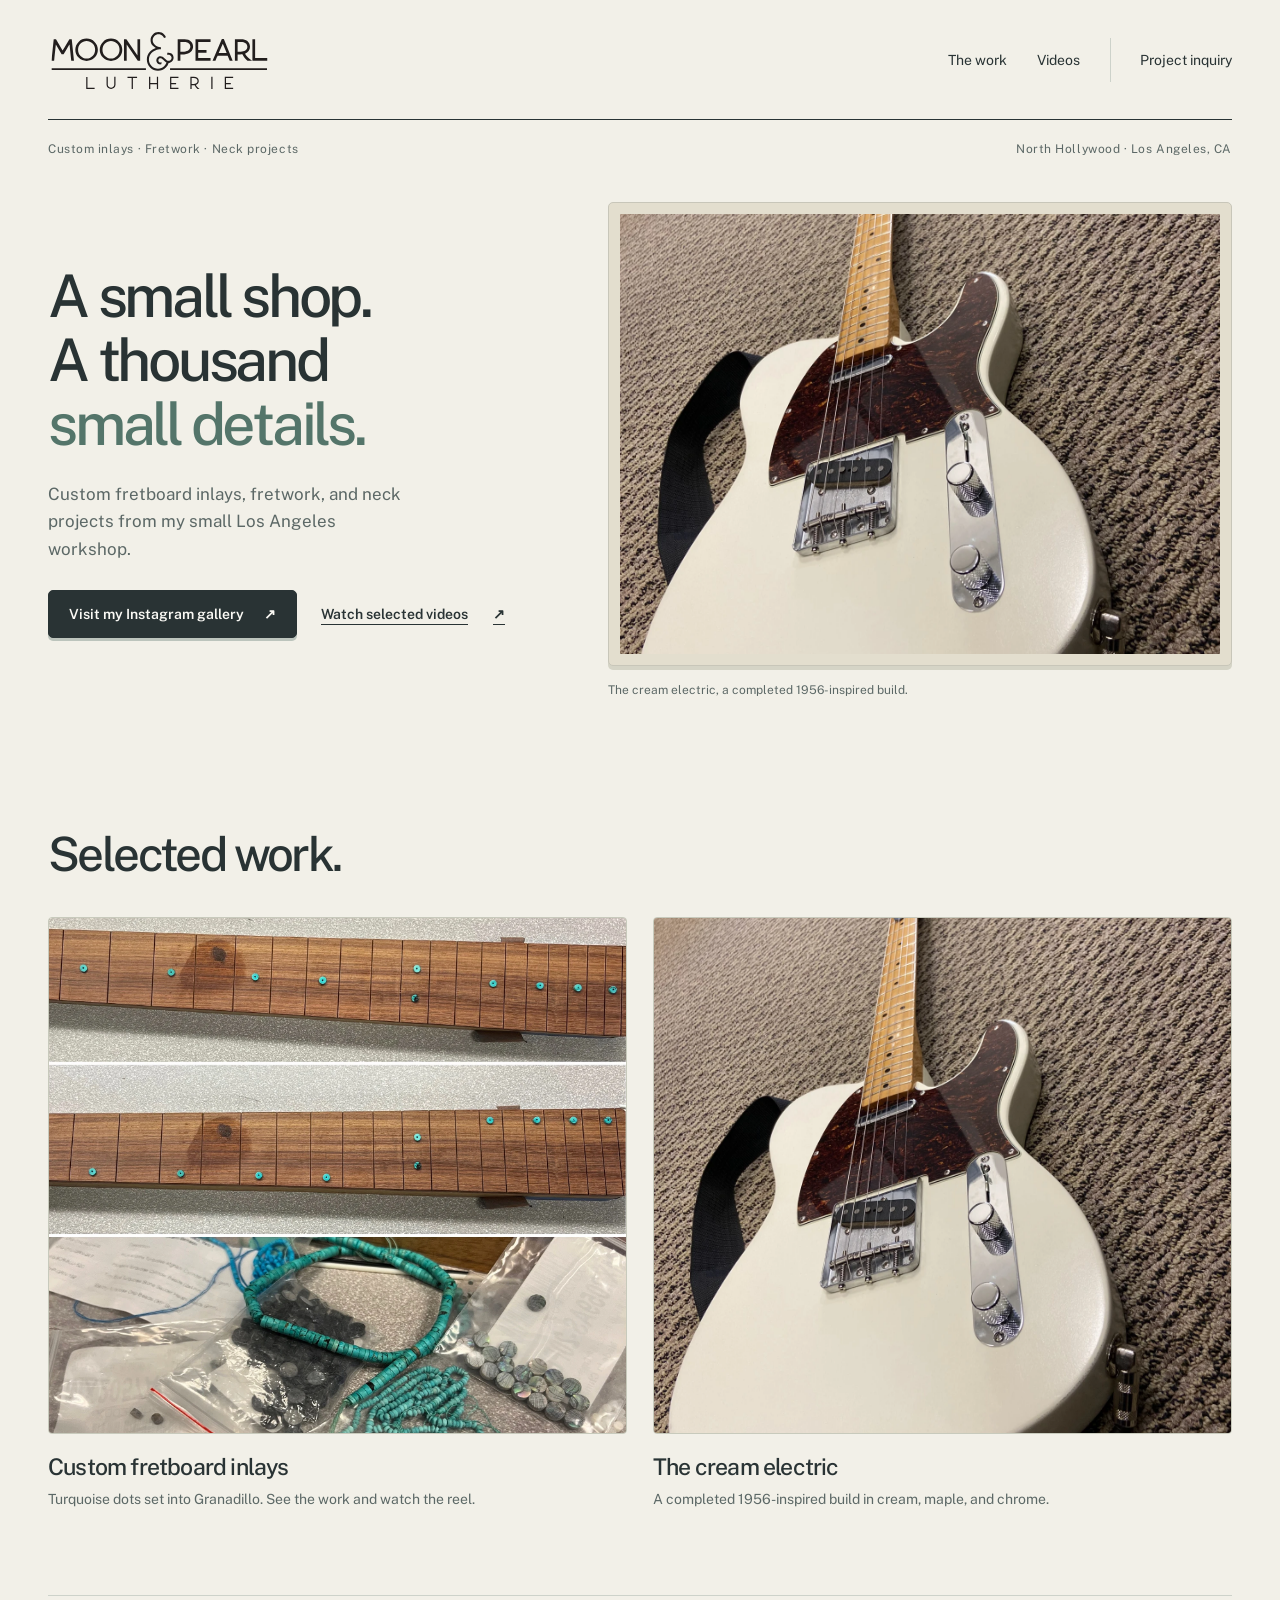
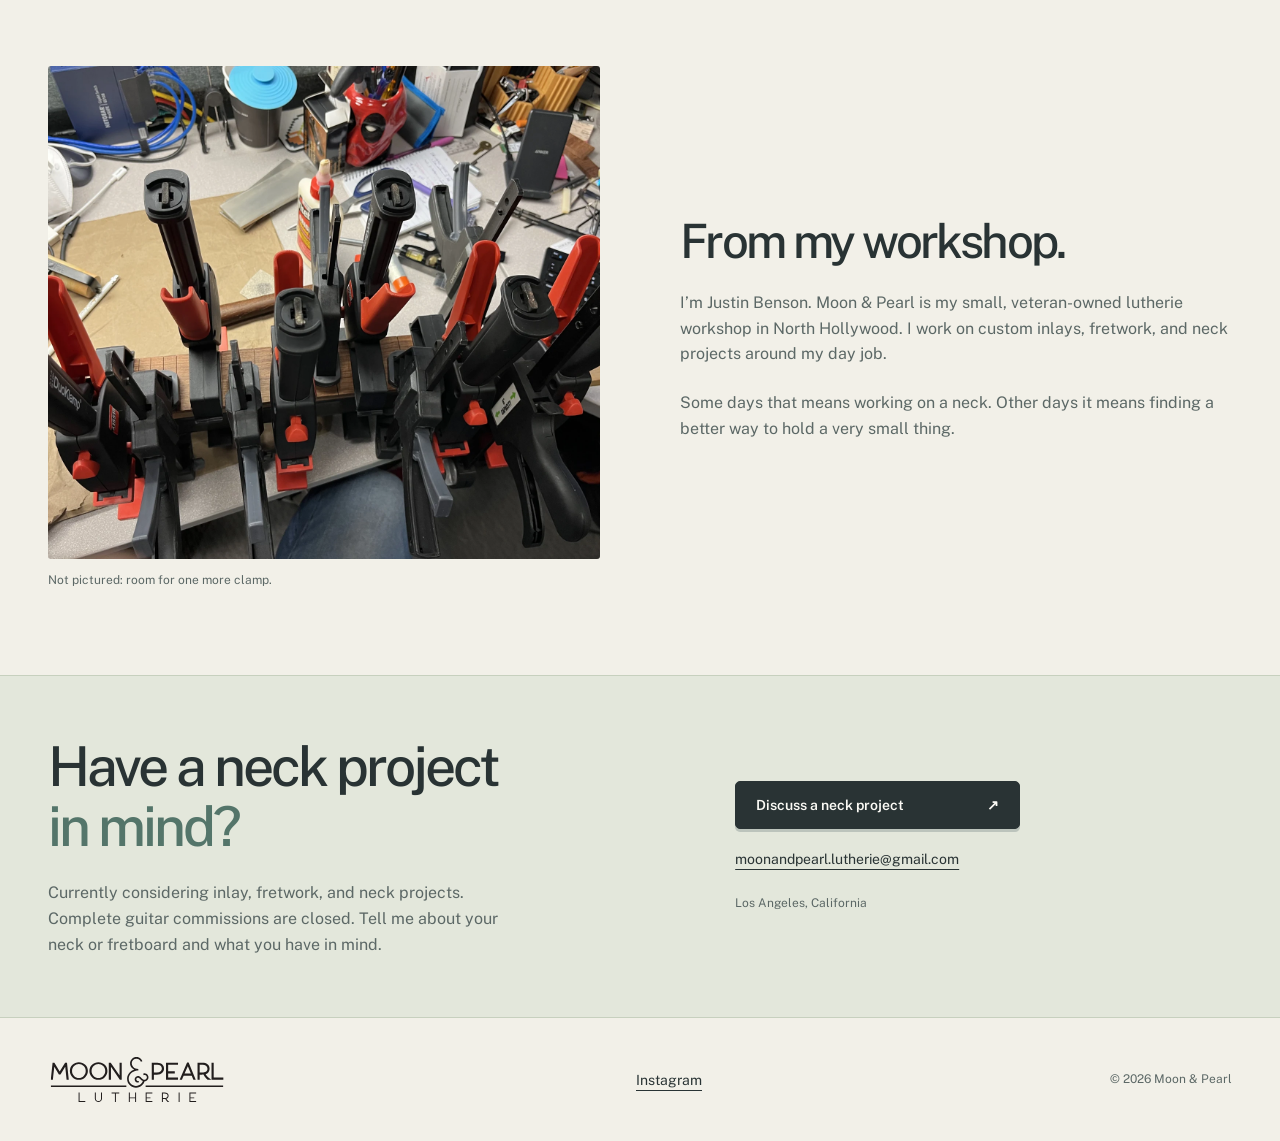
==== index.html @ d3352587 "Use the owner's dotted Gmail address throughout the site" ====
<!doctype html>
<html lang="en">
<head>
  <meta charset="utf-8">
  <meta name="viewport" content="width=device-width, initial-scale=1">
  <meta name="theme-color" content="#f2f0e8">
  <meta name="description" content="Custom fretboard inlays, fretwork, and neck projects in Los Angeles. Explore Moon & Pearl instruments and practical notes from the workshop.">
  <title>Moon & Pearl Lutherie · Los Angeles</title>
  <link rel="icon" href="assets/favicon.png" type="image/png">
  <link rel="stylesheet" href="styles.css">
  <script src="script.js" defer></script>
</head>
<body>
  <a class="skip-link" href="#main">Skip to content</a>
  <header class="masthead wrap">
    <a class="brand" href="#" aria-label="Moon and Pearl Lutherie home"><img src="assets/moon-and-pearl.svg" width="372" height="110" alt="Moon & Pearl Lutherie"></a>
    <nav aria-label="Main navigation"><a href="index.html#instruments">The work</a><a href="gallery.html">Videos</a><a class="nav-contact" href="inquiry.html">Project inquiry</a></nav>
  </header>
  <main id="main">
    <section class="hero wrap" aria-labelledby="hero-title">
      <div class="hero-topline"><span>Custom inlays · Fretwork · Neck projects</span><span>North Hollywood · Los Angeles, CA</span></div>
      <div class="hero-grid">
        <div class="hero-copy"><h1 id="hero-title">A small shop.<br>A thousand<br><span>small details.</span></h1><p class="intro">Custom fretboard inlays, fretwork, and neck projects from my small Los Angeles workshop.</p><div class="hero-actions"><a class="button primary" href="https://www.instagram.com/moonandpearl.lutherie/" target="_blank" rel="noopener noreferrer">Visit my Instagram gallery <span aria-hidden="true">↗</span></a><a class="text-link" href="gallery.html">Watch selected videos <span aria-hidden="true">↗</span></a></div></div>
        <figure class="hero-photo"><div class="photo-mount"><img src="assets/cream-electric.webp" alt="Cream electric guitar with a dark pickguard, maple neck, and chrome hardware, resting on a textured surface" fetchpriority="high" width="1350" height="1800"></div><figcaption>The cream electric, a completed 1956-inspired build.</figcaption></figure>
      </div>
    </section>


    <section id="instruments" class="section wrap" aria-labelledby="work-title">
      <div class="section-heading"><h2 id="work-title">Selected work.</h2></div>
      <div class="work-grid">
        <article class="work-card"><a href="custom-inlays.html" class="work-link"><div class="work-image inlay-image"><img src="assets/custom-inlays.webp" alt="Turquoise-colored dot inlays along two wooden fretboards, with the source beads below" loading="lazy" width="1800" height="1800"></div><div class="work-heading"><h3>Custom fretboard inlays</h3></div><p>Turquoise dots set into Granadillo. See the work and watch the reel.</p></a></article>
        <article class="work-card"><a href="cream-electric.html" class="work-link"><div class="work-image"><img src="assets/cream-electric.webp" alt="Cream electric guitar with maple neck and dark pickguard" loading="lazy" width="1350" height="1800"></div><div class="work-heading"><h3>The cream electric</h3></div><p>A completed 1956-inspired build in cream, maple, and chrome.</p></a></article>
      </div>
    </section>



    <section id="shop" class="section wrap shop-section" aria-labelledby="shop-title"><figure class="shop-photo"><img src="assets/neck-glue-up.webp" alt="A fingerboard and neck held by an array of red and black clamps in the Moon & Pearl workshop" loading="lazy" width="1800" height="1350"><figcaption>Not pictured: room for one more clamp.</figcaption></figure><div class="shop-copy"><h2 id="shop-title">From my workshop.</h2><p>I’m Justin Benson. Moon &amp; Pearl is my small, veteran-owned lutherie workshop in North Hollywood. I work on custom inlays, fretwork, and neck projects around my day job.</p><p>Some days that means working on a neck. Other days it means finding a better way to hold a very small thing.</p></div></section>

    <section id="contact" class="contact-section"><div class="wrap contact-layout"><div><h2>Have a neck project<br><span>in mind?</span></h2><p>Currently considering inlay, fretwork, and neck projects. Complete guitar commissions are closed. Tell me about your neck or fretboard and what you have in mind.</p></div><div class="contact-actions"><a class="button primary" href="inquiry.html">Discuss a neck project <span aria-hidden="true">↗</span></a><a class="contact-email" href="mailto:moonandpearl.lutherie@gmail.com">moonandpearl.lutherie@gmail.com</a><p>Los Angeles, California</p></div></div></section>
  </main>
  <footer class="footer wrap"><a href="#" aria-label="Back to top"><img src="assets/moon-and-pearl.svg" width="372" height="110" alt="Moon & Pearl Lutherie"></a><a class="footer-instagram" href="https://www.instagram.com/moonandpearl.lutherie/" target="_blank" rel="noopener noreferrer">Instagram</a><span>© <span data-year>2026</span> Moon & Pearl</span></footer>
</body>
</html>
---- styles.css ----
@font-face{font-family:Public Sans;src:url('assets/public-sans.ttf') format('truetype');font-style:normal;font-weight:100 900;font-display:swap}
:root{--paper:#f2f0e8;--surface:#fbfaf5;--ink:#293334;--muted:#5c6866;--line:#cdd2ca;--green:#54756a;--blue:#426f9b;--lilac:#e4ddea;--sand:#e8dfc9;--radius:5px;--font:'Public Sans',Arial,Helvetica,sans-serif}
*{box-sizing:border-box}html{scroll-behavior:smooth;scroll-padding-top:24px}body{margin:0;background:var(--paper);color:var(--ink);font:400 16px/1.6 var(--font);-webkit-font-smoothing:antialiased}img{display:block;max-width:100%;height:auto}a{color:inherit;text-underline-offset:5px}button{font:inherit;color:inherit}a,button{-webkit-tap-highlight-color:transparent}button{cursor:pointer}button:focus-visible,a:focus-visible{outline:3px solid var(--blue);outline-offset:5px}::selection{background:#d9ccec}h1,h2,h3,p,figure{margin:0}h1,h2,h3{font-weight:500;line-height:1.09;letter-spacing:-.055em}h1{font-size:clamp(44px,4.6vw,66px)}h2{font-size:clamp(35px,3.7vw,51px)}h3{font-size:24px;letter-spacing:-.035em}h1 span,h2 span{color:var(--green)}p{max-width:60ch}.wrap{max-width:1240px;width:calc(100% - 96px);margin-inline:auto}.eyebrow{font-size:12px;text-transform:uppercase;letter-spacing:.12em;font-weight:600;line-height:1.5}.skip-link{position:fixed;top:10px;left:10px;background:var(--ink);color:white;padding:12px 20px;z-index:100;transform:translateY(-150%)}.skip-link:focus{transform:none}.masthead{display:flex;align-items:center;justify-content:space-between;gap:36px;padding-block:27px 25px;border-bottom:1px solid var(--ink)}.brand{flex:0 0 225px}.brand img{width:225px;mix-blend-mode:multiply}.masthead nav{display:flex;align-items:center;gap:30px}.masthead nav a{font-size:14px;text-decoration:none;padding-block:10px;white-space:nowrap}.masthead nav a:hover{text-decoration:underline}.masthead .nav-contact{border-left:1px solid var(--line);padding-left:29px}.nav-contact span{margin-left:16px}.hero{padding-top:20px;padding-bottom:44px}.hero-topline{display:flex;justify-content:space-between;font-size:12px;letter-spacing:.045em;color:var(--muted)}.hero-grid{display:grid;grid-template-columns:.9fr 1.1fr;gap:50px;align-items:center;margin-top:43px}.hero-copy .eyebrow{margin-bottom:24px}.hero-copy .intro{max-width:36ch;margin:25px 0 27px;color:var(--muted);font-size:17px}.button{min-height:48px;border:1px solid var(--ink);border-radius:var(--radius);display:inline-flex;align-items:center;justify-content:space-between;gap:35px;padding:12px 20px;text-decoration:none;font-size:14px;font-weight:600;transition:background .16s,transform .16s;box-shadow:0 3px 0 #bcc4bc}.button.primary{color:var(--surface);background:var(--ink)}.button:hover{background:#40574e}.button:active{transform:translateY(2px);box-shadow:0 1px 0 #bcc4bc}.photo-mount{position:relative;padding:11px;background:#e3dece;border:1px solid #c8c6b9;border-radius:5px;box-shadow:0 4px 0 #d5d4c6}.hero-photo img{width:100%;height:440px;object-fit:cover;object-position:53% 50%;border-radius:1px}.hero-photo figcaption,.detail-figure figcaption{display:flex;justify-content:space-between;gap:16px;font-size:12px;color:var(--muted);padding-top:15px}.hero-photo figcaption span:last-child{text-align:right}.section{padding-block:85px}.section-heading{display:flex;justify-content:space-between;align-items:flex-end;gap:50px;margin-bottom:36px}.section-heading .eyebrow{margin-bottom:21px}.section-heading>p,.section-heading>div+div{max-width:365px;color:var(--muted)}.work-grid{display:grid;grid-template-columns:repeat(2,minmax(0,1fr));gap:26px}.work-link{display:block;text-decoration:none}.work-image{position:relative;overflow:hidden;background:#dfdfd1;border:1px solid #c8cabc;border-radius:4px}.work-image img{width:100%;aspect-ratio:1.12;object-fit:cover;transition:transform .25s}.work-link:hover .work-image img{transform:scale(1.025)}.work-link:hover h3{text-decoration:underline;text-underline-offset:5px}.inlay-image img{object-position:50% 15%}.work-heading{display:flex;align-items:center;justify-content:space-between;gap:12px;margin:20px 0 9px}.work-heading h3{font-size:23px}.work-link>p{font-size:14px;color:var(--muted);line-height:1.6;min-height:45px}.text-link{display:inline-flex;align-items:center;gap:25px;font-size:14px;font-weight:600;margin-top:17px;color:var(--ink)}.shop-section{display:grid;grid-template-columns:1fr 1fr;gap:80px;align-items:center;border-top:1px solid var(--line);padding-top:70px}.shop-photo img{aspect-ratio:1.12;width:100%;object-fit:cover;border-radius:3px}.shop-photo figcaption{font-size:12px;color:var(--muted);padding-top:12px}.shop-copy>.eyebrow{margin-bottom:20px}.shop-copy>p:not(.eyebrow){margin-top:23px;color:var(--muted)}.contact-section{background:#e3e7db;border-block:1px solid #c7d0be;padding-block:60px}.contact-layout{display:grid;grid-template-columns:1.1fr .9fr;align-items:center;gap:80px}.contact-layout .eyebrow{margin-bottom:20px}.contact-layout h2{font-size:clamp(40px,4.3vw,60px)}.contact-layout p{color:var(--muted);margin-top:24px;max-width:45ch}.contact-actions{display:flex;flex-direction:column;align-items:flex-start;gap:19px}.contact-actions .button{min-width:285px}.contact-email{font-size:14px;overflow-wrap:anywhere}.contact-actions .text-link{margin:0}.contact-actions p{font-size:12px;margin:4px 0 0}.footer{display:flex;align-items:center;justify-content:space-between;gap:25px;padding-block:35px}.footer img{width:180px;mix-blend-mode:multiply}.footer p,.footer>span{font-size:12px;color:var(--muted)}
/* Archive pages */
.breadcrumb{display:flex;gap:15px;align-items:center;font-size:13px;color:var(--muted);margin-top:25px}.breadcrumb a{text-decoration:none}.breadcrumb a:hover{text-decoration:underline}.study-intro{display:flex;align-items:flex-end;justify-content:space-between;gap:40px;margin:55px 0 35px}.study-intro h1{max-width:15ch;margin-top:18px}.study-intro>p{max-width:34ch;color:var(--muted)}.study-image{padding:12px;background:#e3dece;border:1px solid #c8c6b9;border-radius:4px}.study-image img{width:100%;max-height:740px;object-fit:contain}.study-body{display:grid;grid-template-columns:1fr 1.7fr;gap:90px;padding-block:45px 75px}.study-body dl{margin:0}.study-body dl div{border-bottom:1px solid var(--line);padding:13px 0}.study-body dt{font-size:12px;text-transform:uppercase;letter-spacing:.07em;color:var(--muted)}.study-body dd{margin:5px 0 0;font-size:15px}.study-body h2{font-size:34px;margin-bottom:22px}.study-body p+p{margin-top:20px}.study-next{display:flex;align-items:center;justify-content:space-between;gap:30px;border-block:1px solid var(--line);padding-block:25px;margin-bottom:60px}.study-next a{font-size:16px}.notes-intro{max-width:760px;padding:60px 0}.notes-intro h1{margin:19px 0 25px}.notes-intro>p:last-child{color:var(--muted);max-width:50ch}.long-note{display:grid;grid-template-columns:200px 1fr;gap:60px;padding:50px 0;border-top:1px solid var(--line);scroll-margin-top:30px}.long-note .note-kicker{font-size:12px;color:var(--muted);text-transform:uppercase;letter-spacing:.08em}.long-note h2{font-size:38px;margin-bottom:25px}.long-note p{max-width:65ch;color:var(--muted)}.long-note p+p{margin-top:20px}.long-note blockquote{font-size:28px;line-height:1.3;letter-spacing:-.035em;border-left:2px solid var(--green);padding-left:25px;margin:30px 0;color:var(--ink)}.notes-end{margin:10px 0 70px;border-top:1px solid var(--line);padding-top:30px;color:var(--muted);font-size:14px}
@media(min-width:1500px){.hero-photo img{height:490px}.hero-grid{gap:70px}}
@media(max-width:1050px){.wrap{width:calc(100% - 56px)}.masthead nav{gap:19px}.brand,.brand img{width:200px;flex-basis:200px}.masthead .nav-contact{padding-left:19px}.hero-grid{gap:30px;grid-template-columns:1fr 1fr}.hero-photo img{height:405px}.hero-copy .intro{font-size:16px}.hero-photo figcaption{flex-direction:column;gap:3px}.hero-photo figcaption span:last-child{text-align:left}.work-grid{gap:18px}.work-heading h3{font-size:21px}.section-heading{gap:35px}.section-heading>p,.section-heading>div+div{max-width:300px}.shop-section{gap:40px}.contact-layout{gap:40px}.footer{flex-wrap:wrap}}
@media(max-width:760px){.wrap{width:calc(100% - 40px)}.masthead{padding-block:22px 15px;flex-direction:column;gap:16px;align-items:flex-start}.brand{flex-basis:auto}.brand,.brand img{width:210px}.masthead nav{width:100%;justify-content:space-between;gap:10px}.masthead nav a{font-size:13px;padding-block:7px}.masthead .nav-contact{padding-left:0;border:0}.nav-contact span{margin-left:7px}.hero{padding-top:16px;padding-bottom:30px}.hero-topline{font-size:12px;gap:15px}.hero-topline span:last-child{text-align:right;max-width:155px}.hero-grid{grid-template-columns:1fr;gap:30px;margin-top:35px}.hero-copy .eyebrow{margin-bottom:18px}h1{font-size:clamp(44px,9vw,64px)}.hero-copy .intro{max-width:42ch;margin-top:22px}.hero-photo img{height:auto;aspect-ratio:1.25;object-fit:cover}.hero-photo figcaption{flex-direction:row;font-size:12px;gap:14px}.hero-photo figcaption span:last-child{text-align:right;max-width:120px}.section{padding-block:55px}.section-heading{display:block;margin-bottom:28px}.section-heading .eyebrow{margin-bottom:17px}.section-heading>p,.section-heading>div+div{max-width:45ch;margin-top:23px}.work-grid{grid-template-columns:1fr;gap:35px}.work-image img{aspect-ratio:1.3}.work-heading{margin-top:16px}.work-heading h3{font-size:25px}.work-link>p{min-height:auto}.detail-figure figcaption{font-size:12px}.shop-section{grid-template-columns:1fr;gap:28px}.shop-photo{order:2}.shop-photo img{aspect-ratio:1.3}.shop-copy h2 br:last-child{display:none}.contact-section{padding-block:47px}.contact-layout{grid-template-columns:1fr;gap:32px}.contact-actions{gap:17px}.contact-actions .button{min-width:0;width:100%;max-width:380px}.footer{padding-block:28px;gap:20px;justify-content:space-between}.footer img{width:170px}.footer p{display:none}.footer>span{max-width:130px;text-align:right}.study-intro{display:block;margin-top:38px}.study-intro>p{margin-top:25px;max-width:45ch}.study-body{grid-template-columns:1fr;gap:30px;padding-block:25px 45px}.study-body dl{display:grid;grid-template-columns:1fr 1fr;gap:0 20px}.study-body h2{font-size:30px}.study-image{padding:7px}.study-next{align-items:flex-start;margin-bottom:40px}.study-next a{font-size:14px}.notes-intro{padding-block:40px}.long-note{grid-template-columns:1fr;gap:16px;padding-block:35px}.long-note h2{font-size:32px}.long-note blockquote{font-size:25px}}
@media(max-width:380px){.wrap{width:calc(100% - 30px)}.masthead nav{gap:8px}.masthead nav a{font-size:12px}.footer img{width:145px}}
@media(prefers-reduced-motion:reduce){html{scroll-behavior:auto}*,*::before,*::after{transition:none!important;animation:none!important}.work-link:hover .work-image img{transform:none}}

[hidden]{display:none!important}

.hero-actions{display:flex;align-items:center;flex-wrap:wrap;gap:18px 24px}.hero-actions .text-link{margin-top:0;min-height:44px}.hero-actions .button{max-width:100%;gap:20px}

.reel-feature{display:grid;grid-template-columns:1fr minmax(0,440px);gap:65px;align-items:start;padding:0 0 60px}.reel-copy>.eyebrow{margin-bottom:20px}.reel-copy>p:not(.eyebrow){color:var(--muted);margin-top:24px;max-width:39ch}.reel-copy .reel-date{font-size:13px}.reel-copy .text-link{display:flex;width:fit-content}.reel-player{min-width:0}.reel-fallback{font-size:14px}.instagram-frame{display:block;width:100%;height:760px;border:1px solid var(--line);border-radius:5px;background:white}.masthead nav{flex-wrap:wrap}.masthead nav a{min-height:44px;display:inline-flex;align-items:center}@media(max-width:760px){.reel-feature{grid-template-columns:1fr;gap:28px;padding-bottom:40px}.reel-copy h2{font-size:36px}.reel-player{width:100%;max-width:440px;margin-inline:auto}.masthead nav{justify-content:flex-start;gap:4px 18px}.instagram-frame{height:710px}}@media(max-width:380px){.masthead nav{gap:2px 14px}}

/* Project inquiry: a simple workshop intake sheet. */
.inquiry-layout{display:grid;grid-template-columns:minmax(0,.85fr) minmax(0,1.15fr);gap:64px;padding:25px 0 80px;align-items:start}.inquiry-intro>.eyebrow{margin-bottom:20px}.inquiry-intro>p:not(.eyebrow){margin-top:24px;color:var(--muted)}.inquiry-intro .availability-note{padding:18px 0;border-block:1px solid var(--line);color:var(--ink)}.inquiry-direct a{overflow-wrap:anywhere}.inquiry-form{min-width:0;background:var(--surface);border:1px solid var(--line);border-radius:var(--radius);padding:30px;box-shadow:0 3px 0 #d5d4c6;display:grid;gap:22px}.form-row{display:grid;grid-template-columns:1fr 1fr;gap:18px}.form-field{min-width:0;display:grid;gap:8px}.form-field label{font-size:14px;font-weight:600}.optional{font-weight:400;color:var(--muted)}.form-field input,.form-field textarea,.form-field select{font:inherit;color:var(--ink);background:var(--paper);border:1px solid #909c94;border-radius:3px;width:100%;min-width:0;min-height:48px;padding:11px 12px}.form-field textarea{resize:vertical}.form-field input:focus-visible,.form-field textarea:focus-visible,.form-field select:focus-visible{outline:3px solid var(--blue);outline-offset:3px}.field-help,.form-note{font-size:14px;line-height:1.55;color:var(--muted)}.inquiry-form .button{justify-self:start}.inquiry-thanks{max-width:760px;padding-bottom:80px}.inquiry-thanks>p,.inquiry-thanks>.button{margin-top:24px}.inquiry-thanks a{overflow-wrap:anywhere}
@media(max-width:900px){.inquiry-layout{grid-template-columns:1fr;gap:32px}.inquiry-intro{max-width:650px}.inquiry-form{max-width:720px;width:100%}}@media(max-width:520px){.inquiry-form{padding:22px 18px}.form-row{grid-template-columns:1fr}.inquiry-form .button{width:100%;gap:16px}.inquiry-layout{padding-bottom:48px}}

.footer-instagram{font-size:14px;min-height:44px;display:inline-flex;align-items:center}.hero-photo figcaption{display:block}.work-link>p{min-height:0}@media(max-width:760px){.masthead nav{justify-content:space-between;gap:4px 14px}.masthead nav a{font-size:14px}.hero-topline{display:block}.hero-topline span:last-child{display:none}.footer{gap:12px}.footer img{width:145px}.footer>span{max-width:130px}}
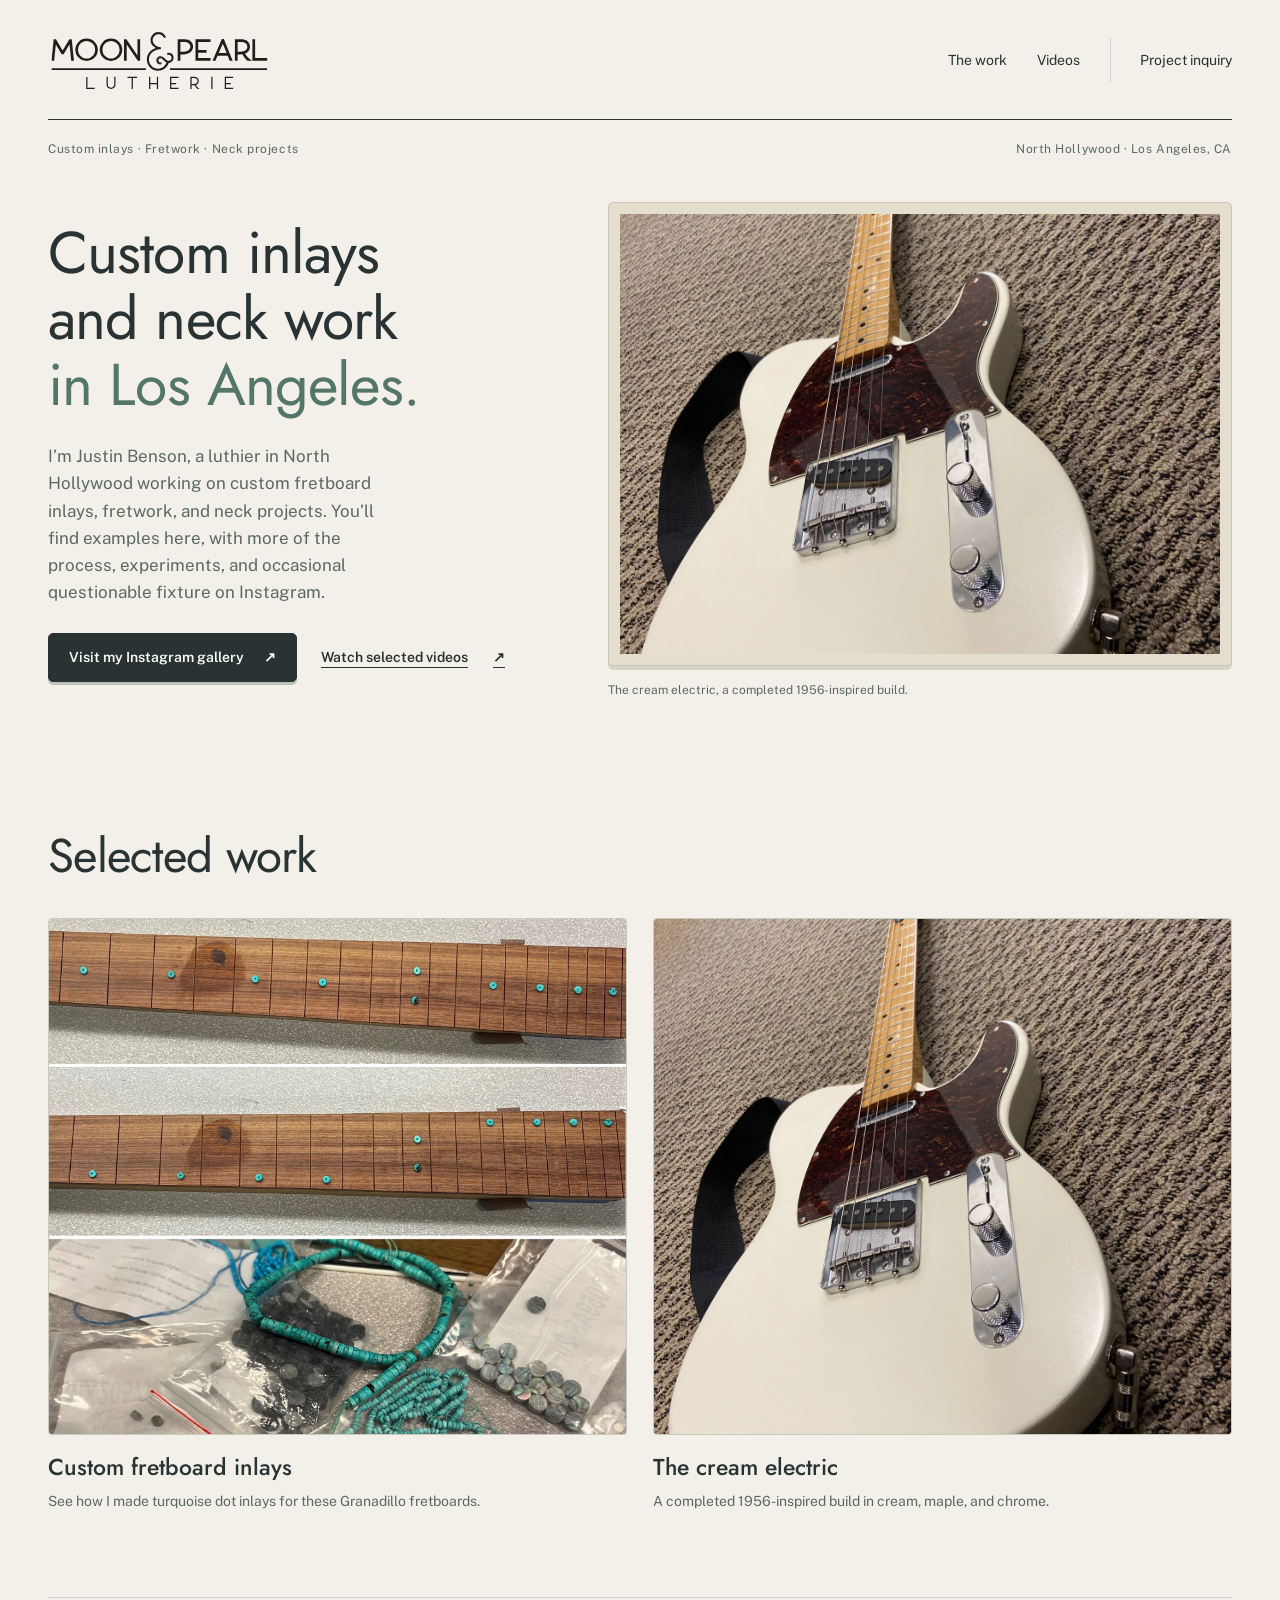
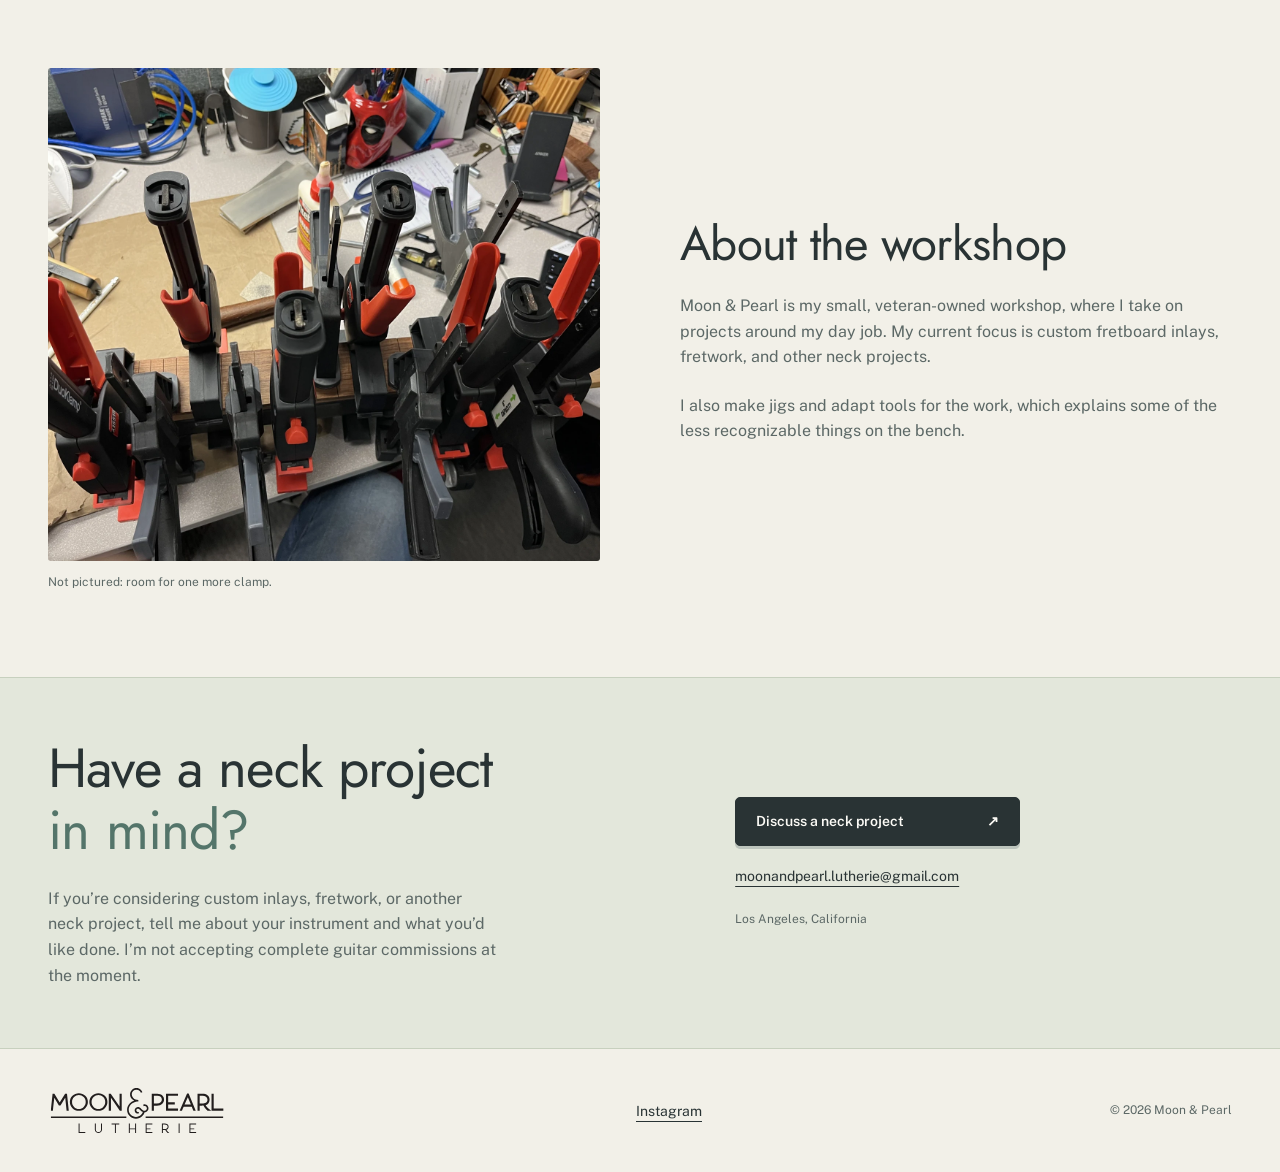
==== commit 527c3448: "Replace slogan-heavy copy with natural workshop descriptions" ====
--- a/index.html
+++ b/index.html
@@ -20,25 +20,25 @@
     <section class="hero wrap" aria-labelledby="hero-title">
       <div class="hero-topline"><span>Custom inlays · Fretwork · Neck projects</span><span>North Hollywood · Los Angeles, CA</span></div>
       <div class="hero-grid">
-        <div class="hero-copy"><h1 id="hero-title">A small shop.<br>A thousand<br><span>small details.</span></h1><p class="intro">Custom fretboard inlays, fretwork, and neck projects from my small Los Angeles workshop.</p><div class="hero-actions"><a class="button primary" href="https://www.instagram.com/moonandpearl.lutherie/" target="_blank" rel="noopener noreferrer">Visit my Instagram gallery <span aria-hidden="true">↗</span></a><a class="text-link" href="gallery.html">Watch selected videos <span aria-hidden="true">↗</span></a></div></div>
+        <div class="hero-copy"><h1 id="hero-title">Custom inlays<br>and neck work<br><span>in Los Angeles.</span></h1><p class="intro">I’m Justin Benson, a luthier in North Hollywood working on custom fretboard inlays, fretwork, and neck projects. You’ll find examples here, with more of the process, experiments, and occasional questionable fixture on Instagram.</p><div class="hero-actions"><a class="button primary" href="https://www.instagram.com/moonandpearl.lutherie/" target="_blank" rel="noopener noreferrer">Visit my Instagram gallery <span aria-hidden="true">↗</span></a><a class="text-link" href="gallery.html">Watch selected videos <span aria-hidden="true">↗</span></a></div></div>
         <figure class="hero-photo"><div class="photo-mount"><img src="assets/cream-electric.webp" alt="Cream electric guitar with a dark pickguard, maple neck, and chrome hardware, resting on a textured surface" fetchpriority="high" width="1350" height="1800"></div><figcaption>The cream electric, a completed 1956-inspired build.</figcaption></figure>
       </div>
     </section>
 
 
     <section id="instruments" class="section wrap" aria-labelledby="work-title">
-      <div class="section-heading"><h2 id="work-title">Selected work.</h2></div>
+      <div class="section-heading"><h2 id="work-title">Selected work</h2></div>
       <div class="work-grid">
-        <article class="work-card"><a href="custom-inlays.html" class="work-link"><div class="work-image inlay-image"><img src="assets/custom-inlays.webp" alt="Turquoise-colored dot inlays along two wooden fretboards, with the source beads below" loading="lazy" width="1800" height="1800"></div><div class="work-heading"><h3>Custom fretboard inlays</h3></div><p>Turquoise dots set into Granadillo. See the work and watch the reel.</p></a></article>
+        <article class="work-card"><a href="custom-inlays.html" class="work-link"><div class="work-image inlay-image"><img src="assets/custom-inlays.webp" alt="Turquoise-colored dot inlays along two wooden fretboards, with the source beads below" loading="lazy" width="1800" height="1800"></div><div class="work-heading"><h3>Custom fretboard inlays</h3></div><p>See how I made turquoise dot inlays for these Granadillo fretboards.</p></a></article>
         <article class="work-card"><a href="cream-electric.html" class="work-link"><div class="work-image"><img src="assets/cream-electric.webp" alt="Cream electric guitar with maple neck and dark pickguard" loading="lazy" width="1350" height="1800"></div><div class="work-heading"><h3>The cream electric</h3></div><p>A completed 1956-inspired build in cream, maple, and chrome.</p></a></article>
       </div>
     </section>
 
 
 
-    <section id="shop" class="section wrap shop-section" aria-labelledby="shop-title"><figure class="shop-photo"><img src="assets/neck-glue-up.webp" alt="A fingerboard and neck held by an array of red and black clamps in the Moon & Pearl workshop" loading="lazy" width="1800" height="1350"><figcaption>Not pictured: room for one more clamp.</figcaption></figure><div class="shop-copy"><h2 id="shop-title">From my workshop.</h2><p>I’m Justin Benson. Moon &amp; Pearl is my small, veteran-owned lutherie workshop in North Hollywood. I work on custom inlays, fretwork, and neck projects around my day job.</p><p>Some days that means working on a neck. Other days it means finding a better way to hold a very small thing.</p></div></section>
+    <section id="shop" class="section wrap shop-section" aria-labelledby="shop-title"><figure class="shop-photo"><img src="assets/neck-glue-up.webp" alt="A fingerboard and neck held by an array of red and black clamps in the Moon & Pearl workshop" loading="lazy" width="1800" height="1350"><figcaption>Not pictured: room for one more clamp.</figcaption></figure><div class="shop-copy"><h2 id="shop-title">About the workshop</h2><p>Moon &amp; Pearl is my small, veteran-owned workshop, where I take on projects around my day job. My current focus is custom fretboard inlays, fretwork, and other neck projects.</p><p>I also make jigs and adapt tools for the work, which explains some of the less recognizable things on the bench.</p></div></section>
 
-    <section id="contact" class="contact-section"><div class="wrap contact-layout"><div><h2>Have a neck project<br><span>in mind?</span></h2><p>Currently considering inlay, fretwork, and neck projects. Complete guitar commissions are closed. Tell me about your neck or fretboard and what you have in mind.</p></div><div class="contact-actions"><a class="button primary" href="inquiry.html">Discuss a neck project <span aria-hidden="true">↗</span></a><a class="contact-email" href="mailto:moonandpearl.lutherie@gmail.com">moonandpearl.lutherie@gmail.com</a><p>Los Angeles, California</p></div></div></section>
+    <section id="contact" class="contact-section"><div class="wrap contact-layout"><div><h2>Have a neck project<br><span>in mind?</span></h2><p>If you’re considering custom inlays, fretwork, or another neck project, tell me about your instrument and what you’d like done. I’m not accepting complete guitar commissions at the moment.</p></div><div class="contact-actions"><a class="button primary" href="inquiry.html">Discuss a neck project <span aria-hidden="true">↗</span></a><a class="contact-email" href="mailto:moonandpearl.lutherie@gmail.com">moonandpearl.lutherie@gmail.com</a><p>Los Angeles, California</p></div></div></section>
   </main>
   <footer class="footer wrap"><a href="#" aria-label="Back to top"><img src="assets/moon-and-pearl.svg" width="372" height="110" alt="Moon & Pearl Lutherie"></a><a class="footer-instagram" href="https://www.instagram.com/moonandpearl.lutherie/" target="_blank" rel="noopener noreferrer">Instagram</a><span>© <span data-year>2026</span> Moon & Pearl</span></footer>
 </body>
--- a/styles.css
+++ b/styles.css
@@ -1,6 +1,7 @@
+@font-face{font-family:Jost;src:url('assets/jost.ttf') format('truetype');font-style:normal;font-weight:100 900;font-display:swap}
 @font-face{font-family:Public Sans;src:url('assets/public-sans.ttf') format('truetype');font-style:normal;font-weight:100 900;font-display:swap}
 :root{--paper:#f2f0e8;--surface:#fbfaf5;--ink:#293334;--muted:#5c6866;--line:#cdd2ca;--green:#54756a;--blue:#426f9b;--lilac:#e4ddea;--sand:#e8dfc9;--radius:5px;--font:'Public Sans',Arial,Helvetica,sans-serif}
-*{box-sizing:border-box}html{scroll-behavior:smooth;scroll-padding-top:24px}body{margin:0;background:var(--paper);color:var(--ink);font:400 16px/1.6 var(--font);-webkit-font-smoothing:antialiased}img{display:block;max-width:100%;height:auto}a{color:inherit;text-underline-offset:5px}button{font:inherit;color:inherit}a,button{-webkit-tap-highlight-color:transparent}button{cursor:pointer}button:focus-visible,a:focus-visible{outline:3px solid var(--blue);outline-offset:5px}::selection{background:#d9ccec}h1,h2,h3,p,figure{margin:0}h1,h2,h3{font-weight:500;line-height:1.09;letter-spacing:-.055em}h1{font-size:clamp(44px,4.6vw,66px)}h2{font-size:clamp(35px,3.7vw,51px)}h3{font-size:24px;letter-spacing:-.035em}h1 span,h2 span{color:var(--green)}p{max-width:60ch}.wrap{max-width:1240px;width:calc(100% - 96px);margin-inline:auto}.eyebrow{font-size:12px;text-transform:uppercase;letter-spacing:.12em;font-weight:600;line-height:1.5}.skip-link{position:fixed;top:10px;left:10px;background:var(--ink);color:white;padding:12px 20px;z-index:100;transform:translateY(-150%)}.skip-link:focus{transform:none}.masthead{display:flex;align-items:center;justify-content:space-between;gap:36px;padding-block:27px 25px;border-bottom:1px solid var(--ink)}.brand{flex:0 0 225px}.brand img{width:225px;mix-blend-mode:multiply}.masthead nav{display:flex;align-items:center;gap:30px}.masthead nav a{font-size:14px;text-decoration:none;padding-block:10px;white-space:nowrap}.masthead nav a:hover{text-decoration:underline}.masthead .nav-contact{border-left:1px solid var(--line);padding-left:29px}.nav-contact span{margin-left:16px}.hero{padding-top:20px;padding-bottom:44px}.hero-topline{display:flex;justify-content:space-between;font-size:12px;letter-spacing:.045em;color:var(--muted)}.hero-grid{display:grid;grid-template-columns:.9fr 1.1fr;gap:50px;align-items:center;margin-top:43px}.hero-copy .eyebrow{margin-bottom:24px}.hero-copy .intro{max-width:36ch;margin:25px 0 27px;color:var(--muted);font-size:17px}.button{min-height:48px;border:1px solid var(--ink);border-radius:var(--radius);display:inline-flex;align-items:center;justify-content:space-between;gap:35px;padding:12px 20px;text-decoration:none;font-size:14px;font-weight:600;transition:background .16s,transform .16s;box-shadow:0 3px 0 #bcc4bc}.button.primary{color:var(--surface);background:var(--ink)}.button:hover{background:#40574e}.button:active{transform:translateY(2px);box-shadow:0 1px 0 #bcc4bc}.photo-mount{position:relative;padding:11px;background:#e3dece;border:1px solid #c8c6b9;border-radius:5px;box-shadow:0 4px 0 #d5d4c6}.hero-photo img{width:100%;height:440px;object-fit:cover;object-position:53% 50%;border-radius:1px}.hero-photo figcaption,.detail-figure figcaption{display:flex;justify-content:space-between;gap:16px;font-size:12px;color:var(--muted);padding-top:15px}.hero-photo figcaption span:last-child{text-align:right}.section{padding-block:85px}.section-heading{display:flex;justify-content:space-between;align-items:flex-end;gap:50px;margin-bottom:36px}.section-heading .eyebrow{margin-bottom:21px}.section-heading>p,.section-heading>div+div{max-width:365px;color:var(--muted)}.work-grid{display:grid;grid-template-columns:repeat(2,minmax(0,1fr));gap:26px}.work-link{display:block;text-decoration:none}.work-image{position:relative;overflow:hidden;background:#dfdfd1;border:1px solid #c8cabc;border-radius:4px}.work-image img{width:100%;aspect-ratio:1.12;object-fit:cover;transition:transform .25s}.work-link:hover .work-image img{transform:scale(1.025)}.work-link:hover h3{text-decoration:underline;text-underline-offset:5px}.inlay-image img{object-position:50% 15%}.work-heading{display:flex;align-items:center;justify-content:space-between;gap:12px;margin:20px 0 9px}.work-heading h3{font-size:23px}.work-link>p{font-size:14px;color:var(--muted);line-height:1.6;min-height:45px}.text-link{display:inline-flex;align-items:center;gap:25px;font-size:14px;font-weight:600;margin-top:17px;color:var(--ink)}.shop-section{display:grid;grid-template-columns:1fr 1fr;gap:80px;align-items:center;border-top:1px solid var(--line);padding-top:70px}.shop-photo img{aspect-ratio:1.12;width:100%;object-fit:cover;border-radius:3px}.shop-photo figcaption{font-size:12px;color:var(--muted);padding-top:12px}.shop-copy>.eyebrow{margin-bottom:20px}.shop-copy>p:not(.eyebrow){margin-top:23px;color:var(--muted)}.contact-section{background:#e3e7db;border-block:1px solid #c7d0be;padding-block:60px}.contact-layout{display:grid;grid-template-columns:1.1fr .9fr;align-items:center;gap:80px}.contact-layout .eyebrow{margin-bottom:20px}.contact-layout h2{font-size:clamp(40px,4.3vw,60px)}.contact-layout p{color:var(--muted);margin-top:24px;max-width:45ch}.contact-actions{display:flex;flex-direction:column;align-items:flex-start;gap:19px}.contact-actions .button{min-width:285px}.contact-email{font-size:14px;overflow-wrap:anywhere}.contact-actions .text-link{margin:0}.contact-actions p{font-size:12px;margin:4px 0 0}.footer{display:flex;align-items:center;justify-content:space-between;gap:25px;padding-block:35px}.footer img{width:180px;mix-blend-mode:multiply}.footer p,.footer>span{font-size:12px;color:var(--muted)}
+*{box-sizing:border-box}html{scroll-behavior:smooth;scroll-padding-top:24px}body{margin:0;background:var(--paper);color:var(--ink);font:400 16px/1.6 var(--font);-webkit-font-smoothing:antialiased}img{display:block;max-width:100%;height:auto}a{color:inherit;text-underline-offset:5px}button{font:inherit;color:inherit}a,button{-webkit-tap-highlight-color:transparent}button{cursor:pointer}button:focus-visible,a:focus-visible{outline:3px solid var(--blue);outline-offset:5px}::selection{background:#d9ccec}h1,h2,h3,p,figure{margin:0}h1,h2,h3{font-family:Jost,'Public Sans',Arial,sans-serif;font-weight:400;line-height:1.12;letter-spacing:-.015em}h1{font-size:clamp(44px,4.6vw,66px)}h2{font-size:clamp(35px,3.7vw,51px)}h3{font-size:24px;letter-spacing:0;font-weight:500}h1 span,h2 span{color:var(--green)}p{max-width:60ch}.wrap{max-width:1240px;width:calc(100% - 96px);margin-inline:auto}.eyebrow{font-size:12px;text-transform:uppercase;letter-spacing:.12em;font-weight:600;line-height:1.5}.skip-link{position:fixed;top:10px;left:10px;background:var(--ink);color:white;padding:12px 20px;z-index:100;transform:translateY(-150%)}.skip-link:focus{transform:none}.masthead{display:flex;align-items:center;justify-content:space-between;gap:36px;padding-block:27px 25px;border-bottom:1px solid var(--ink)}.brand{flex:0 0 225px}.brand img{width:225px;mix-blend-mode:multiply}.masthead nav{display:flex;align-items:center;gap:30px}.masthead nav a{font-size:14px;text-decoration:none;padding-block:10px;white-space:nowrap}.masthead nav a:hover{text-decoration:underline}.masthead .nav-contact{border-left:1px solid var(--line);padding-left:29px}.nav-contact span{margin-left:16px}.hero{padding-top:20px;padding-bottom:44px}.hero-topline{display:flex;justify-content:space-between;font-size:12px;letter-spacing:.045em;color:var(--muted)}.hero-grid{display:grid;grid-template-columns:.9fr 1.1fr;gap:50px;align-items:center;margin-top:43px}.hero-copy .eyebrow{margin-bottom:24px}.hero-copy .intro{max-width:36ch;margin:25px 0 27px;color:var(--muted);font-size:17px}.button{min-height:48px;border:1px solid var(--ink);border-radius:var(--radius);display:inline-flex;align-items:center;justify-content:space-between;gap:35px;padding:12px 20px;text-decoration:none;font-size:14px;font-weight:600;transition:background .16s,transform .16s;box-shadow:0 3px 0 #bcc4bc}.button.primary{color:var(--surface);background:var(--ink)}.button:hover{background:#40574e}.button:active{transform:translateY(2px);box-shadow:0 1px 0 #bcc4bc}.photo-mount{position:relative;padding:11px;background:#e3dece;border:1px solid #c8c6b9;border-radius:5px;box-shadow:0 4px 0 #d5d4c6}.hero-photo img{width:100%;height:440px;object-fit:cover;object-position:53% 50%;border-radius:1px}.hero-photo figcaption,.detail-figure figcaption{display:flex;justify-content:space-between;gap:16px;font-size:12px;color:var(--muted);padding-top:15px}.hero-photo figcaption span:last-child{text-align:right}.section{padding-block:85px}.section-heading{display:flex;justify-content:space-between;align-items:flex-end;gap:50px;margin-bottom:36px}.section-heading .eyebrow{margin-bottom:21px}.section-heading>p,.section-heading>div+div{max-width:365px;color:var(--muted)}.work-grid{display:grid;grid-template-columns:repeat(2,minmax(0,1fr));gap:26px}.work-link{display:block;text-decoration:none}.work-image{position:relative;overflow:hidden;background:#dfdfd1;border:1px solid #c8cabc;border-radius:4px}.work-image img{width:100%;aspect-ratio:1.12;object-fit:cover;transition:transform .25s}.work-link:hover .work-image img{transform:scale(1.025)}.work-link:hover h3{text-decoration:underline;text-underline-offset:5px}.inlay-image img{object-position:50% 15%}.work-heading{display:flex;align-items:center;justify-content:space-between;gap:12px;margin:20px 0 9px}.work-heading h3{font-size:23px}.work-link>p{font-size:14px;color:var(--muted);line-height:1.6;min-height:45px}.text-link{display:inline-flex;align-items:center;gap:25px;font-size:14px;font-weight:600;margin-top:17px;color:var(--ink)}.shop-section{display:grid;grid-template-columns:1fr 1fr;gap:80px;align-items:center;border-top:1px solid var(--line);padding-top:70px}.shop-photo img{aspect-ratio:1.12;width:100%;object-fit:cover;border-radius:3px}.shop-photo figcaption{font-size:12px;color:var(--muted);padding-top:12px}.shop-copy>.eyebrow{margin-bottom:20px}.shop-copy>p:not(.eyebrow){margin-top:23px;color:var(--muted)}.contact-section{background:#e3e7db;border-block:1px solid #c7d0be;padding-block:60px}.contact-layout{display:grid;grid-template-columns:1.1fr .9fr;align-items:center;gap:80px}.contact-layout .eyebrow{margin-bottom:20px}.contact-layout h2{font-size:clamp(40px,4.3vw,60px)}.contact-layout p{color:var(--muted);margin-top:24px;max-width:45ch}.contact-actions{display:flex;flex-direction:column;align-items:flex-start;gap:19px}.contact-actions .button{min-width:285px}.contact-email{font-size:14px;overflow-wrap:anywhere}.contact-actions .text-link{margin:0}.contact-actions p{font-size:12px;margin:4px 0 0}.footer{display:flex;align-items:center;justify-content:space-between;gap:25px;padding-block:35px}.footer img{width:180px;mix-blend-mode:multiply}.footer p,.footer>span{font-size:12px;color:var(--muted)}
 /* Archive pages */
 .breadcrumb{display:flex;gap:15px;align-items:center;font-size:13px;color:var(--muted);margin-top:25px}.breadcrumb a{text-decoration:none}.breadcrumb a:hover{text-decoration:underline}.study-intro{display:flex;align-items:flex-end;justify-content:space-between;gap:40px;margin:55px 0 35px}.study-intro h1{max-width:15ch;margin-top:18px}.study-intro>p{max-width:34ch;color:var(--muted)}.study-image{padding:12px;background:#e3dece;border:1px solid #c8c6b9;border-radius:4px}.study-image img{width:100%;max-height:740px;object-fit:contain}.study-body{display:grid;grid-template-columns:1fr 1.7fr;gap:90px;padding-block:45px 75px}.study-body dl{margin:0}.study-body dl div{border-bottom:1px solid var(--line);padding:13px 0}.study-body dt{font-size:12px;text-transform:uppercase;letter-spacing:.07em;color:var(--muted)}.study-body dd{margin:5px 0 0;font-size:15px}.study-body h2{font-size:34px;margin-bottom:22px}.study-body p+p{margin-top:20px}.study-next{display:flex;align-items:center;justify-content:space-between;gap:30px;border-block:1px solid var(--line);padding-block:25px;margin-bottom:60px}.study-next a{font-size:16px}.notes-intro{max-width:760px;padding:60px 0}.notes-intro h1{margin:19px 0 25px}.notes-intro>p:last-child{color:var(--muted);max-width:50ch}.long-note{display:grid;grid-template-columns:200px 1fr;gap:60px;padding:50px 0;border-top:1px solid var(--line);scroll-margin-top:30px}.long-note .note-kicker{font-size:12px;color:var(--muted);text-transform:uppercase;letter-spacing:.08em}.long-note h2{font-size:38px;margin-bottom:25px}.long-note p{max-width:65ch;color:var(--muted)}.long-note p+p{margin-top:20px}.long-note blockquote{font-size:28px;line-height:1.3;letter-spacing:-.035em;border-left:2px solid var(--green);padding-left:25px;margin:30px 0;color:var(--ink)}.notes-end{margin:10px 0 70px;border-top:1px solid var(--line);padding-top:30px;color:var(--muted);font-size:14px}
 @media(min-width:1500px){.hero-photo img{height:490px}.hero-grid{gap:70px}}
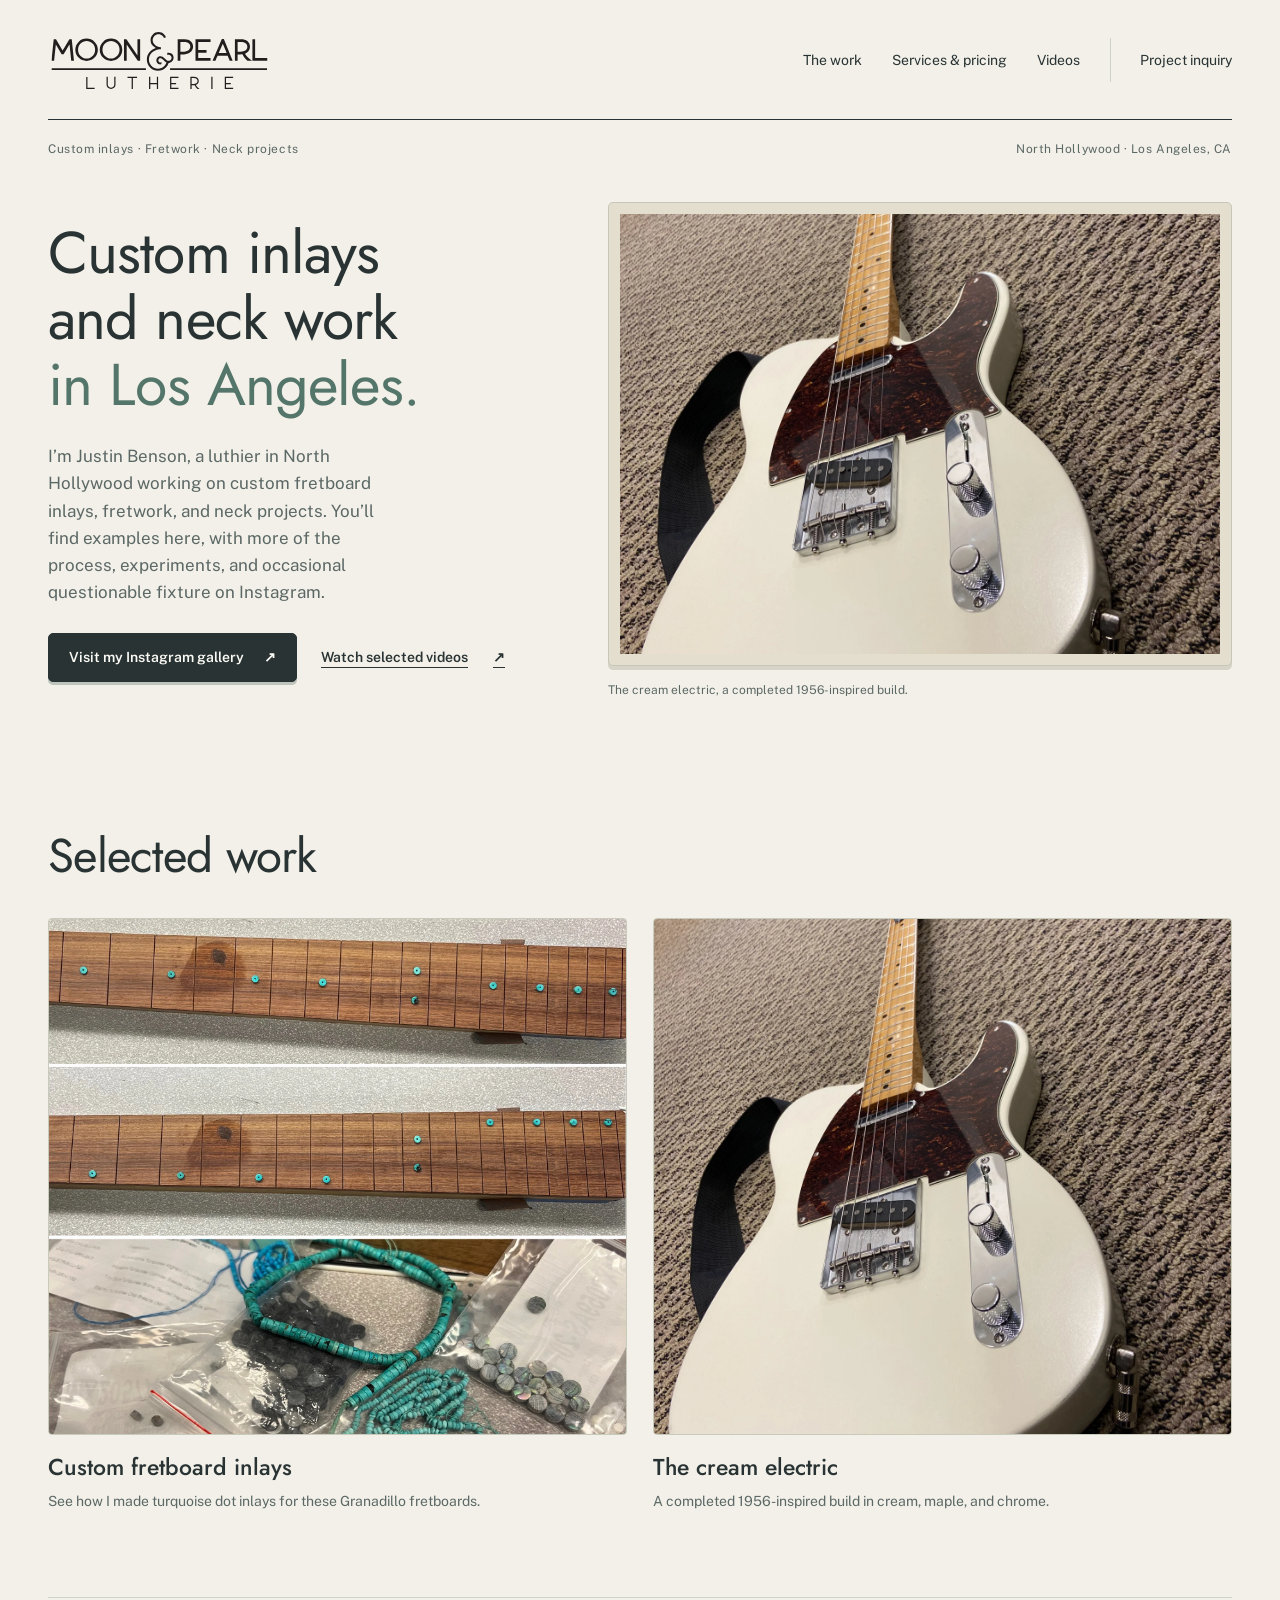
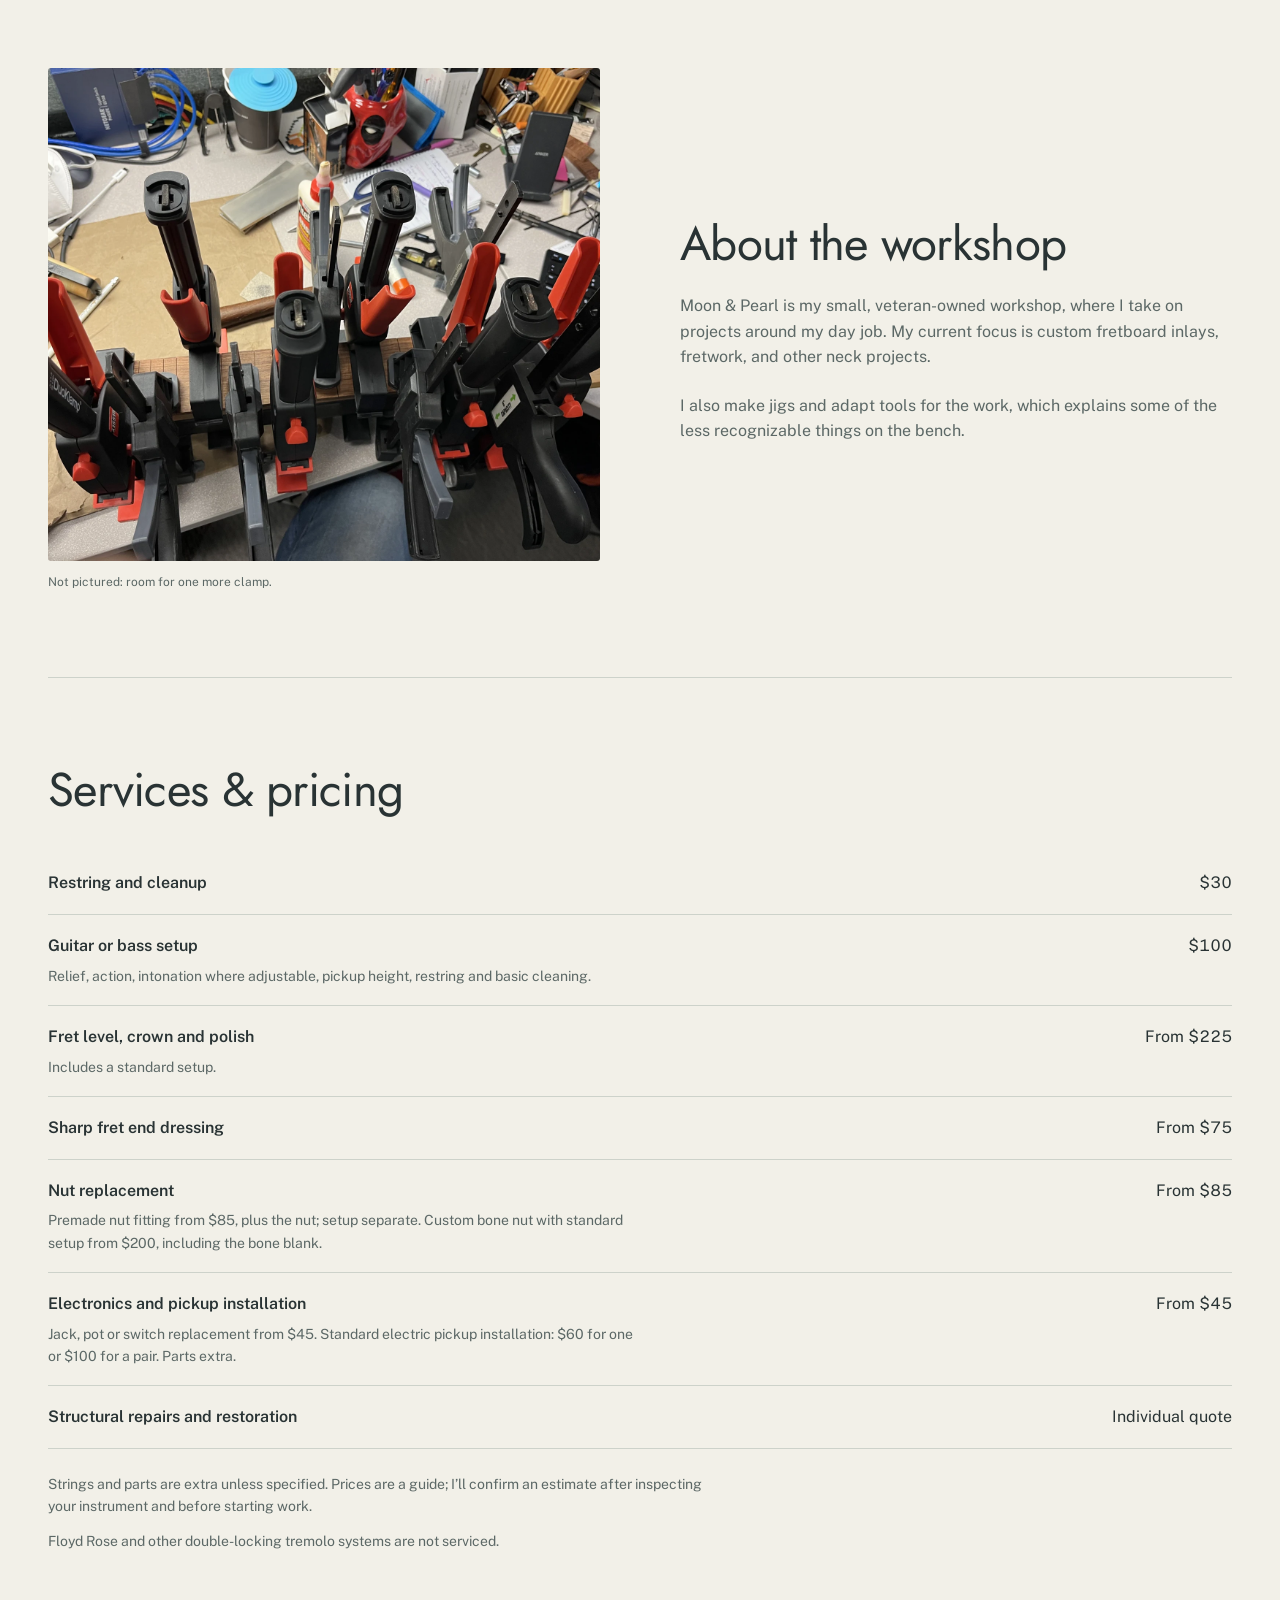
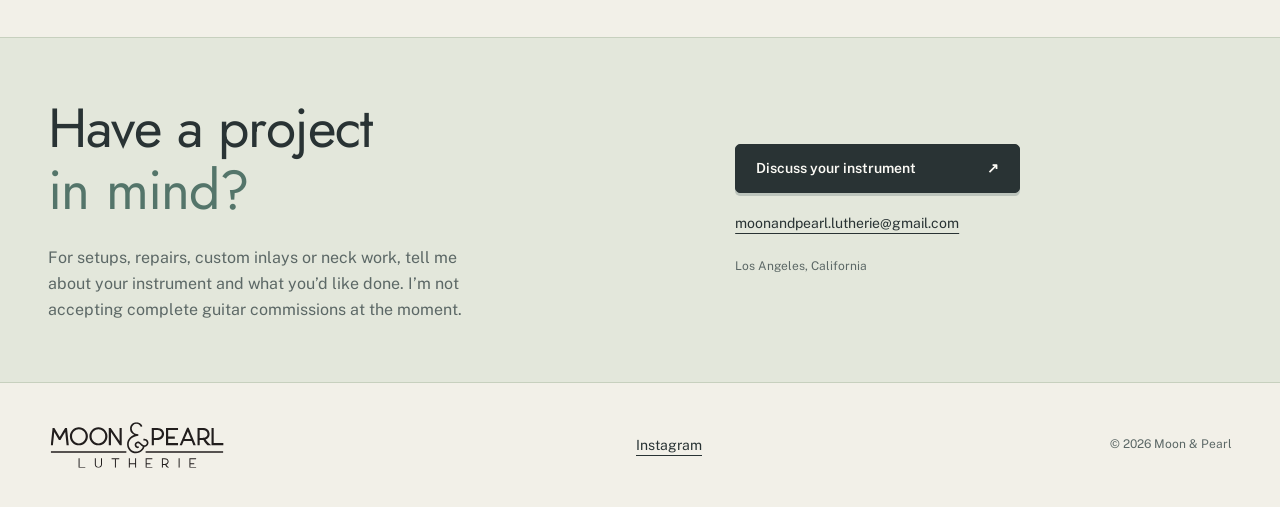
==== commit dec85021: "Add service pricing and repair inquiry options" ====
--- a/index.html
+++ b/index.html
@@ -14,7 +14,7 @@
   <a class="skip-link" href="#main">Skip to content</a>
   <header class="masthead wrap">
     <a class="brand" href="#" aria-label="Moon and Pearl Lutherie home"><img src="assets/moon-and-pearl.svg" width="372" height="110" alt="Moon & Pearl Lutherie"></a>
-    <nav aria-label="Main navigation"><a href="index.html#instruments">The work</a><a href="gallery.html">Videos</a><a class="nav-contact" href="inquiry.html">Project inquiry</a></nav>
+    <nav aria-label="Main navigation"><a href="index.html#instruments">The work</a><a href="#services">Services &amp; pricing</a><a href="gallery.html">Videos</a><a class="nav-contact" href="inquiry.html">Project inquiry</a></nav>
   </header>
   <main id="main">
     <section class="hero wrap" aria-labelledby="hero-title">
@@ -38,7 +38,21 @@
 
     <section id="shop" class="section wrap shop-section" aria-labelledby="shop-title"><figure class="shop-photo"><img src="assets/neck-glue-up.webp" alt="A fingerboard and neck held by an array of red and black clamps in the Moon & Pearl workshop" loading="lazy" width="1800" height="1350"><figcaption>Not pictured: room for one more clamp.</figcaption></figure><div class="shop-copy"><h2 id="shop-title">About the workshop</h2><p>Moon &amp; Pearl is my small, veteran-owned workshop, where I take on projects around my day job. My current focus is custom fretboard inlays, fretwork, and other neck projects.</p><p>I also make jigs and adapt tools for the work, which explains some of the less recognizable things on the bench.</p></div></section>
 
-    <section id="contact" class="contact-section"><div class="wrap contact-layout"><div><h2>Have a neck project<br><span>in mind?</span></h2><p>If you’re considering custom inlays, fretwork, or another neck project, tell me about your instrument and what you’d like done. I’m not accepting complete guitar commissions at the moment.</p></div><div class="contact-actions"><a class="button primary" href="inquiry.html">Discuss a neck project <span aria-hidden="true">↗</span></a><a class="contact-email" href="mailto:moonandpearl.lutherie@gmail.com">moonandpearl.lutherie@gmail.com</a><p>Los Angeles, California</p></div></div></section>
+    <section id="services" class="section wrap services-section" aria-labelledby="services-title">
+      <div class="section-heading"><h2 id="services-title">Services &amp; pricing</h2></div>
+      <dl class="service-prices">
+        <div><dt>Restring and cleanup</dt><dd>$30</dd></div>
+        <div><dt>Guitar or bass setup<span>Relief, action, intonation where adjustable, pickup height, restring and basic cleaning.</span></dt><dd>$100</dd></div>
+        <div><dt>Fret level, crown and polish<span>Includes a standard setup.</span></dt><dd>From $225</dd></div>
+        <div><dt>Sharp fret end dressing</dt><dd>From $75</dd></div>
+        <div><dt>Nut replacement<span>Premade nut fitting from $85, plus the nut; setup separate. Custom bone nut with standard setup from $200, including the bone blank.</span></dt><dd>From $85</dd></div>
+        <div><dt>Electronics and pickup installation<span>Jack, pot or switch replacement from $45. Standard electric pickup installation: $60 for one or $100 for a pair. Parts extra.</span></dt><dd>From $45</dd></div>
+        <div><dt>Structural repairs and restoration</dt><dd>Individual quote</dd></div>
+      </dl>
+      <div class="pricing-notes"><p>Strings and parts are extra unless specified. Prices are a guide; I’ll confirm an estimate after inspecting your instrument and before starting work.</p><p>Floyd Rose and other double-locking tremolo systems are not serviced.</p></div>
+    </section>
+
+    <section id="contact" class="contact-section"><div class="wrap contact-layout"><div><h2>Have a project<br><span>in mind?</span></h2><p>For setups, repairs, custom inlays or neck work, tell me about your instrument and what you’d like done. I’m not accepting complete guitar commissions at the moment.</p></div><div class="contact-actions"><a class="button primary" href="inquiry.html">Discuss your instrument <span aria-hidden="true">↗</span></a><a class="contact-email" href="mailto:moonandpearl.lutherie@gmail.com">moonandpearl.lutherie@gmail.com</a><p>Los Angeles, California</p></div></div></section>
   </main>
   <footer class="footer wrap"><a href="#" aria-label="Back to top"><img src="assets/moon-and-pearl.svg" width="372" height="110" alt="Moon & Pearl Lutherie"></a><a class="footer-instagram" href="https://www.instagram.com/moonandpearl.lutherie/" target="_blank" rel="noopener noreferrer">Instagram</a><span>© <span data-year>2026</span> Moon & Pearl</span></footer>
 </body>
--- a/styles.css
+++ b/styles.css
@@ -21,3 +21,6 @@
 @media(max-width:900px){.inquiry-layout{grid-template-columns:1fr;gap:32px}.inquiry-intro{max-width:650px}.inquiry-form{max-width:720px;width:100%}}@media(max-width:520px){.inquiry-form{padding:22px 18px}.form-row{grid-template-columns:1fr}.inquiry-form .button{width:100%;gap:16px}.inquiry-layout{padding-bottom:48px}}
 
 .footer-instagram{font-size:14px;min-height:44px;display:inline-flex;align-items:center}.hero-photo figcaption{display:block}.work-link>p{min-height:0}@media(max-width:760px){.masthead nav{justify-content:space-between;gap:4px 14px}.masthead nav a{font-size:14px}.hero-topline{display:block}.hero-topline span:last-child{display:none}.footer{gap:12px}.footer img{width:145px}.footer>span{max-width:130px}}
+
+/* Service prices follow the workshop's simple ruled layout. */
+.services-section{border-top:1px solid var(--line)}.service-prices{margin:0}.service-prices>div{display:grid;grid-template-columns:minmax(0,1fr) auto;gap:24px;padding:18px 0;border-bottom:1px solid var(--line)}.service-prices dt{font-weight:600}.service-prices dt span{display:block;max-width:65ch;margin-top:6px;font-size:14px;font-weight:400;color:var(--muted)}.service-prices dd{margin:0;text-align:right;white-space:nowrap;font-variant-numeric:tabular-nums}.pricing-notes{margin-top:24px;color:var(--muted);font-size:14px}.pricing-notes p{max-width:75ch}.pricing-notes p+p{margin-top:12px}@media(max-width:520px){.service-prices>div{gap:12px}.service-prices dd{font-size:14px}.service-prices dt span{font-size:14px}}@media(max-width:360px){.service-prices>div{grid-template-columns:1fr;gap:6px}.service-prices dd{text-align:left}}
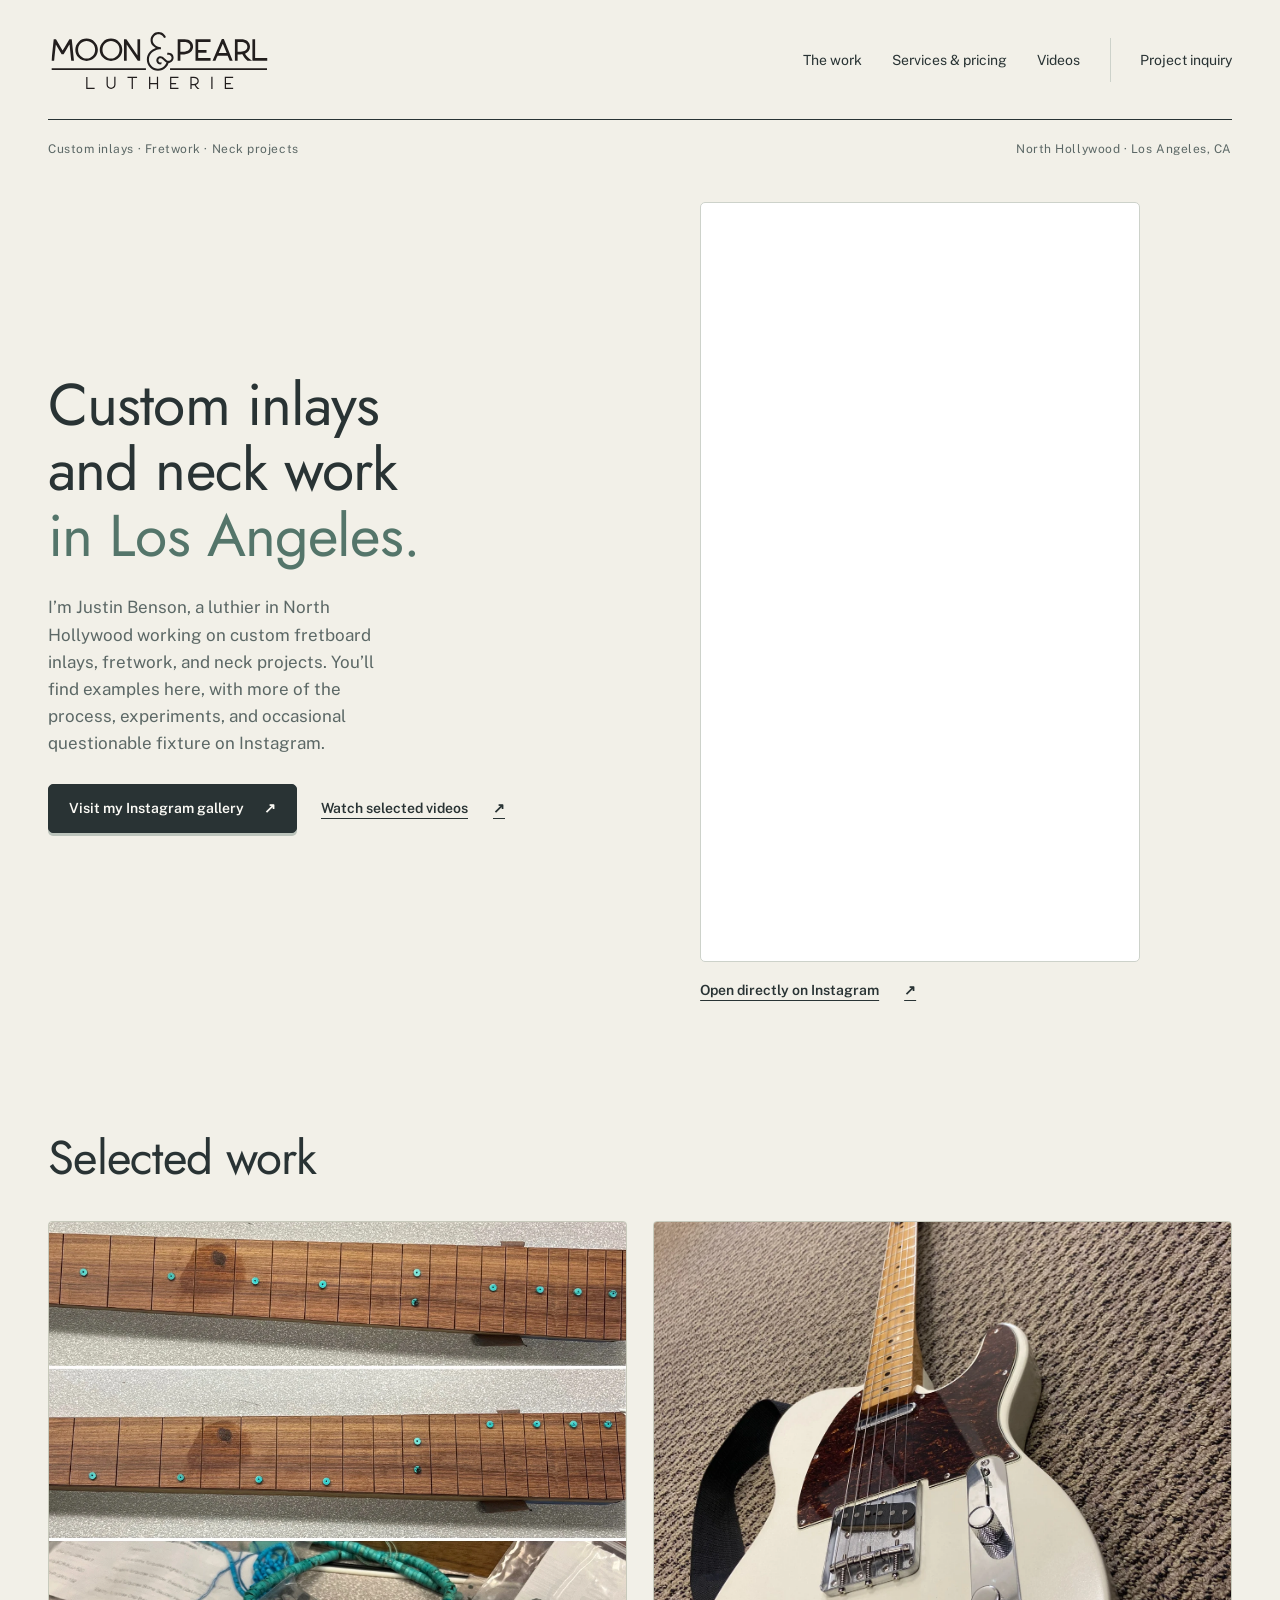
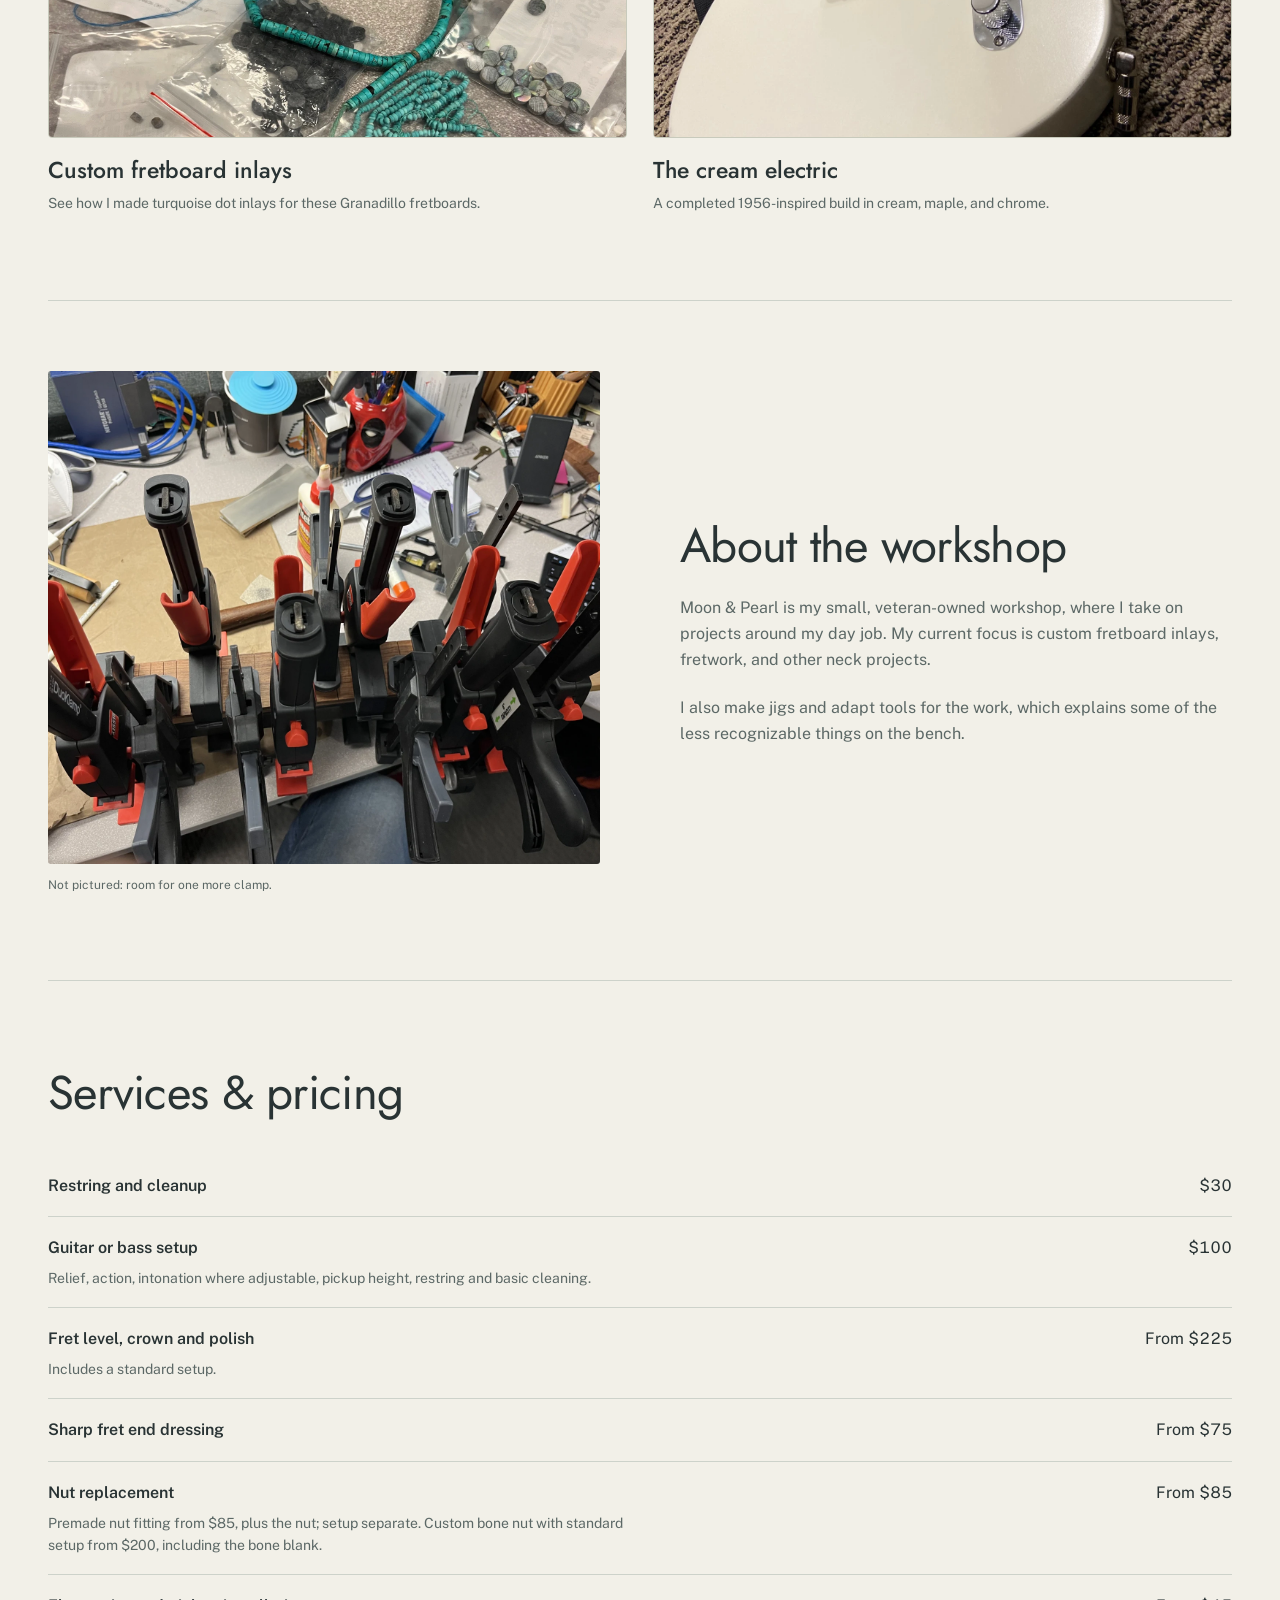
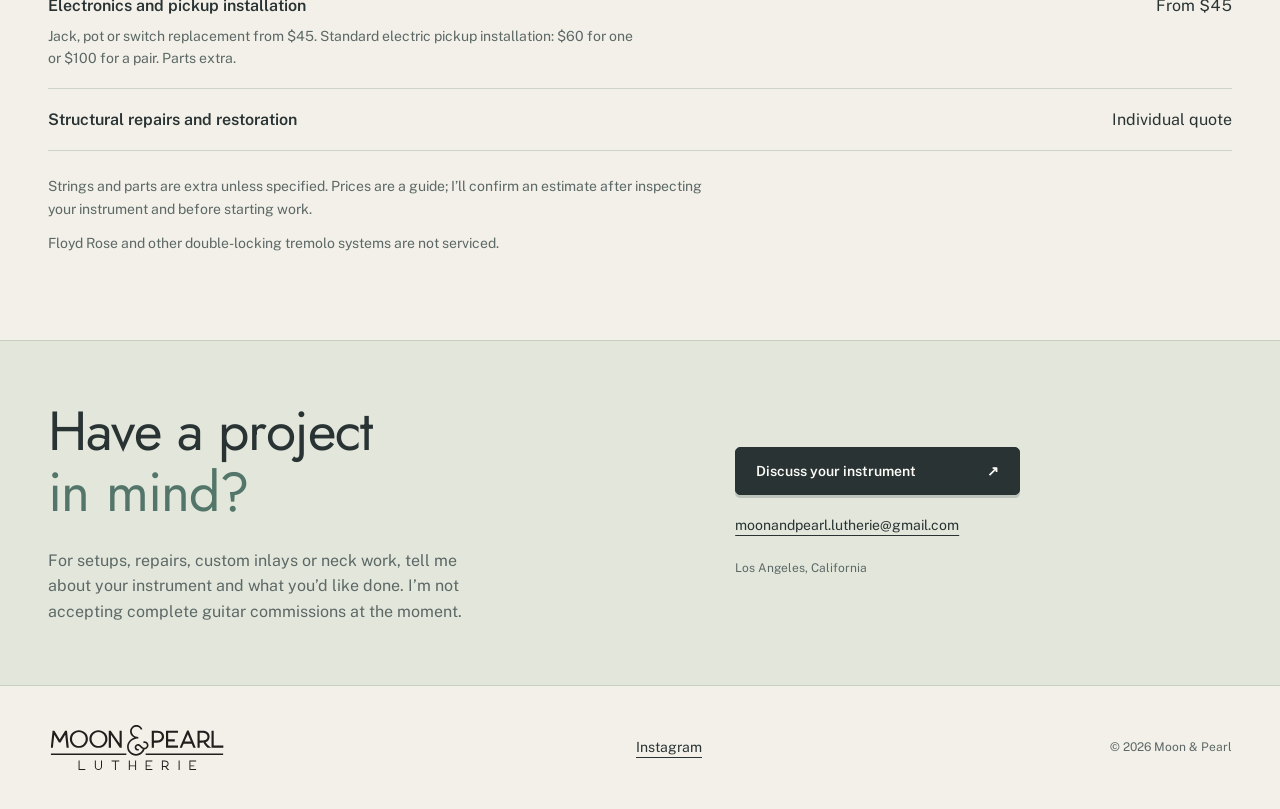
==== commit c0cbfec4: "Replace homepage hero photo with workshop Instagram reel" ====
--- a/index.html
+++ b/index.html
@@ -21,7 +21,7 @@
       <div class="hero-topline"><span>Custom inlays · Fretwork · Neck projects</span><span>North Hollywood · Los Angeles, CA</span></div>
       <div class="hero-grid">
         <div class="hero-copy"><h1 id="hero-title">Custom inlays<br>and neck work<br><span>in Los Angeles.</span></h1><p class="intro">I’m Justin Benson, a luthier in North Hollywood working on custom fretboard inlays, fretwork, and neck projects. You’ll find examples here, with more of the process, experiments, and occasional questionable fixture on Instagram.</p><div class="hero-actions"><a class="button primary" href="https://www.instagram.com/moonandpearl.lutherie/" target="_blank" rel="noopener noreferrer">Visit my Instagram gallery <span aria-hidden="true">↗</span></a><a class="text-link" href="gallery.html">Watch selected videos <span aria-hidden="true">↗</span></a></div></div>
-        <figure class="hero-photo"><div class="photo-mount"><img src="assets/cream-electric.webp" alt="Cream electric guitar with a dark pickguard, maple neck, and chrome hardware, resting on a textured surface" fetchpriority="high" width="1350" height="1800"></div><figcaption>The cream electric, a completed 1956-inspired build.</figcaption></figure>
+        <div class="reel-player hero-reel"><iframe class="instagram-frame" title="Moon &amp; Pearl: turquoise inlays against Granadillo on Instagram" src="https://www.instagram.com/reel/CqIoQUSIQ2r/embed/" loading="eager" allow="encrypted-media; fullscreen; picture-in-picture" allowfullscreen referrerpolicy="strict-origin-when-cross-origin"></iframe><a class="text-link reel-fallback" href="https://www.instagram.com/reel/CqIoQUSIQ2r/" target="_blank" rel="noopener noreferrer">Open directly on Instagram <span aria-hidden="true">↗</span></a></div>
       </div>
     </section>
 
--- a/styles.css
+++ b/styles.css
@@ -24,3 +24,5 @@
 
 /* Service prices follow the workshop's simple ruled layout. */
 .services-section{border-top:1px solid var(--line)}.service-prices{margin:0}.service-prices>div{display:grid;grid-template-columns:minmax(0,1fr) auto;gap:24px;padding:18px 0;border-bottom:1px solid var(--line)}.service-prices dt{font-weight:600}.service-prices dt span{display:block;max-width:65ch;margin-top:6px;font-size:14px;font-weight:400;color:var(--muted)}.service-prices dd{margin:0;text-align:right;white-space:nowrap;font-variant-numeric:tabular-nums}.pricing-notes{margin-top:24px;color:var(--muted);font-size:14px}.pricing-notes p{max-width:75ch}.pricing-notes p+p{margin-top:12px}@media(max-width:520px){.service-prices>div{gap:12px}.service-prices dd{font-size:14px}.service-prices dt span{font-size:14px}}@media(max-width:360px){.service-prices>div{grid-template-columns:1fr;gap:6px}.service-prices dd{text-align:left}}
+
+.hero-reel{width:100%;max-width:440px;justify-self:center}.hero-reel .instagram-frame{height:760px}@media(max-width:760px){.hero-reel .instagram-frame{height:710px}}
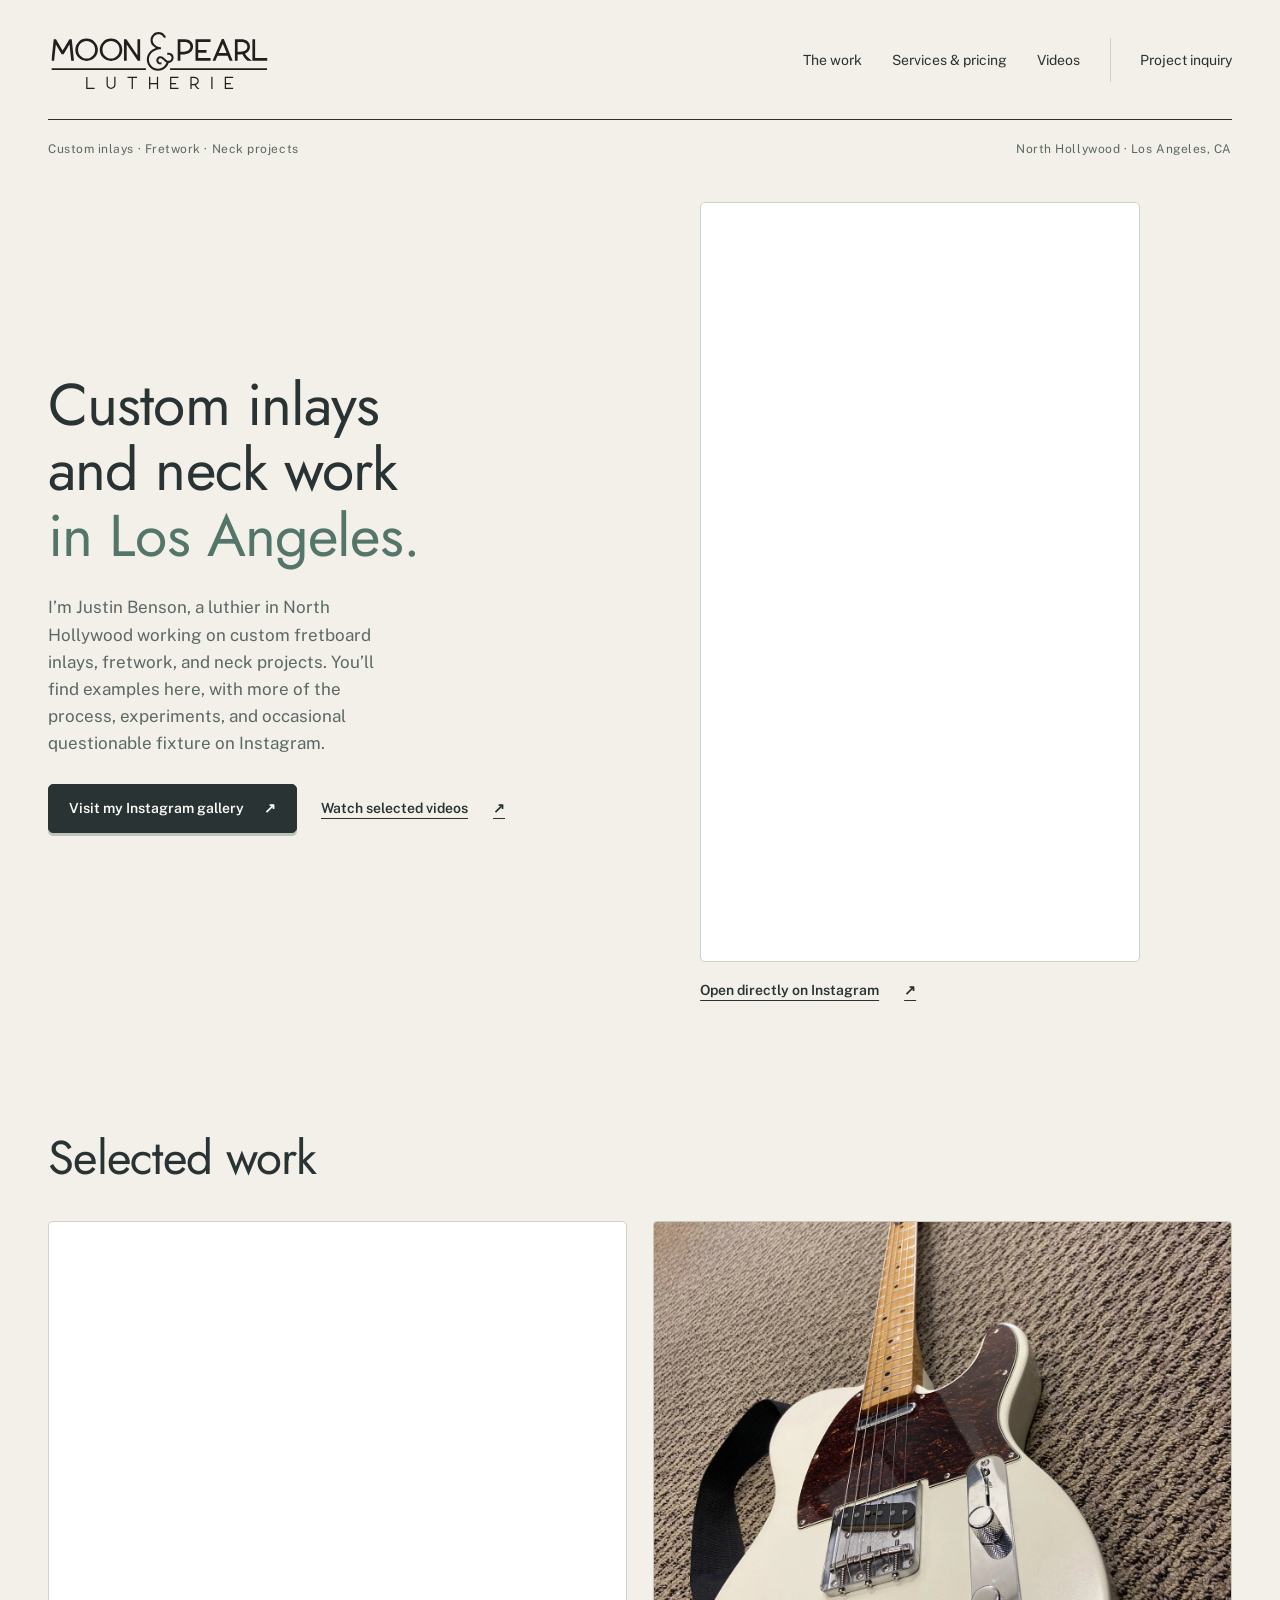
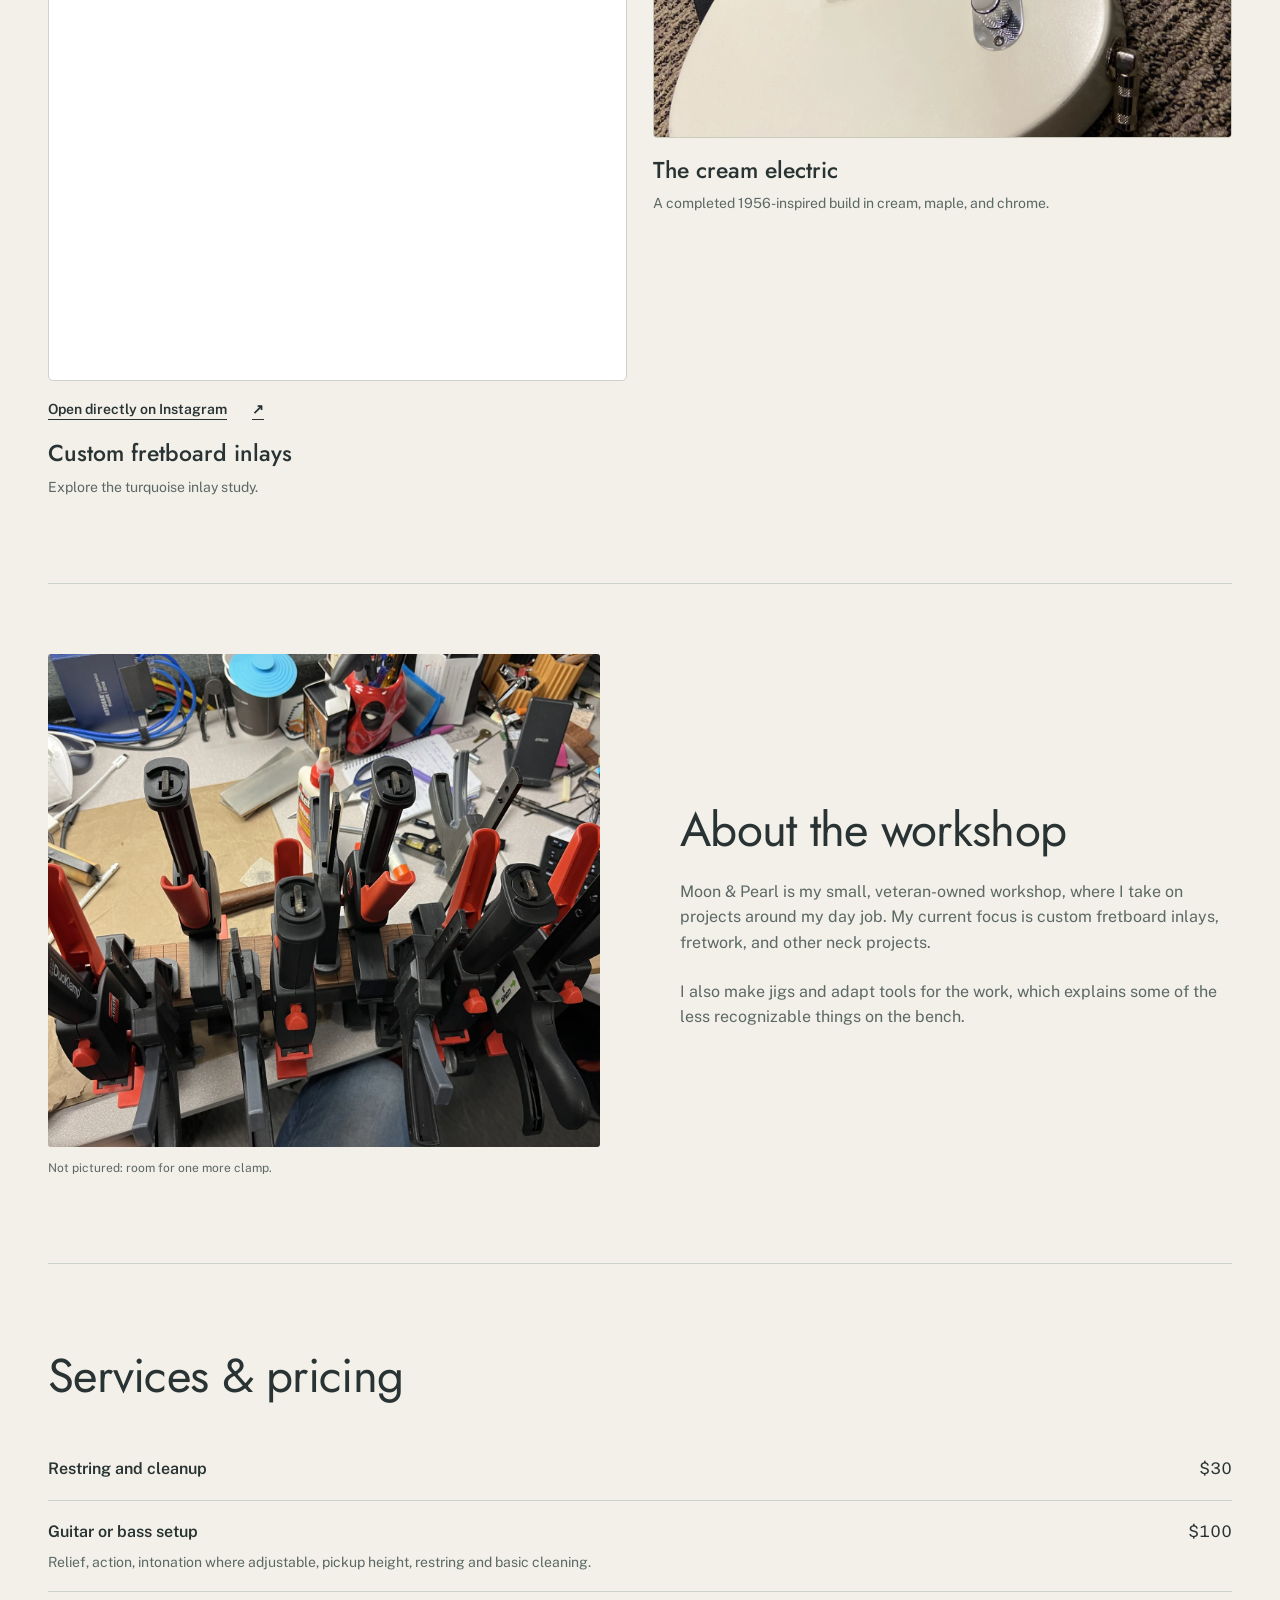
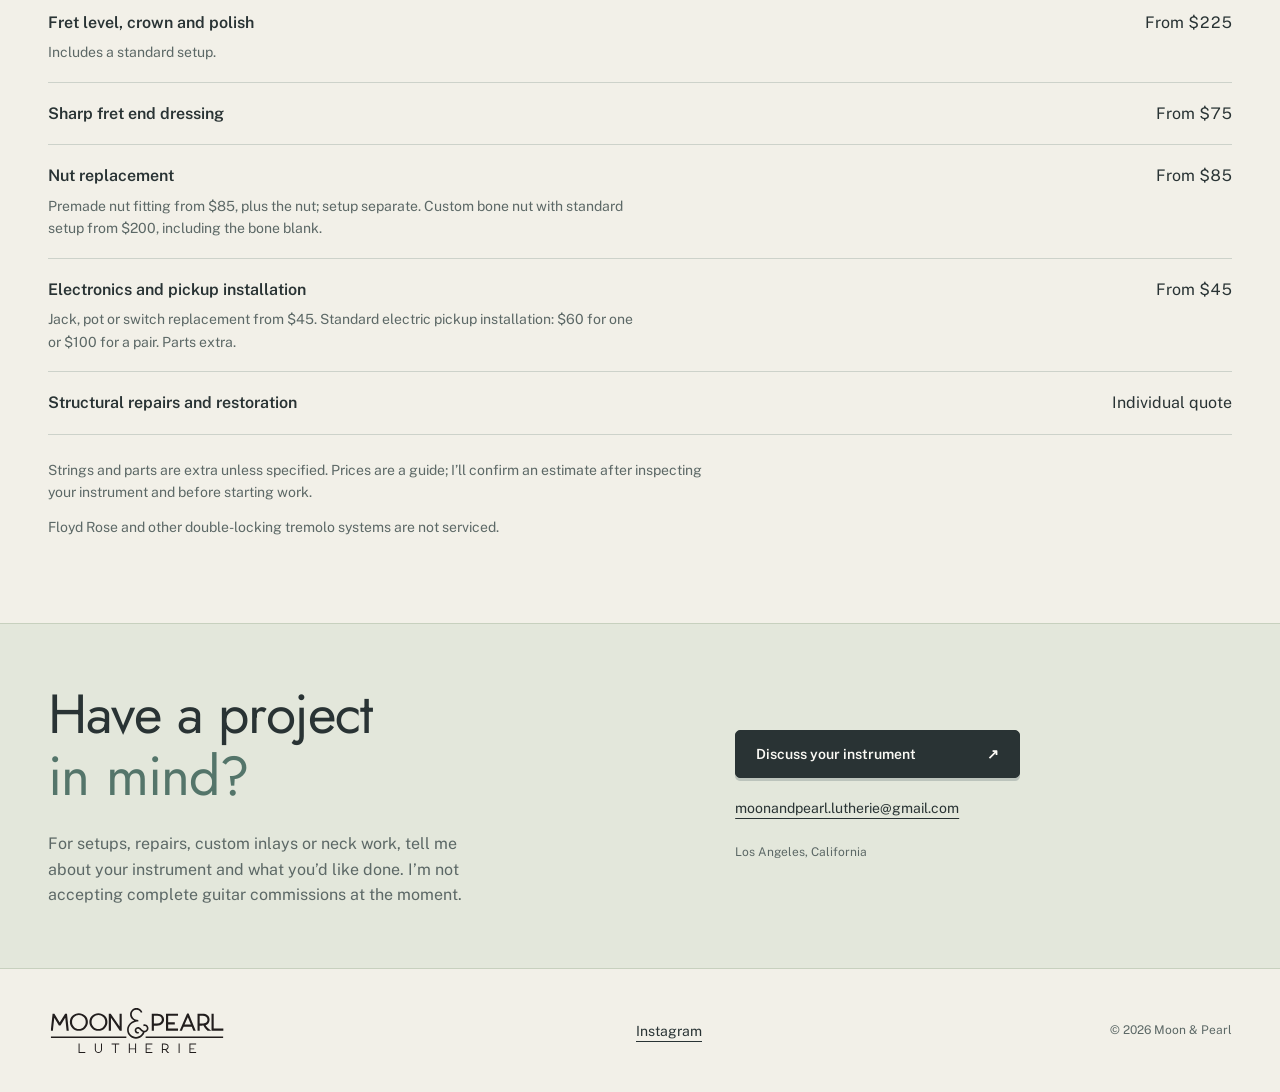
==== commit 58e7e76d: "Replace first Selected Work photo with Instagram reel" ====
--- a/index.html
+++ b/index.html
@@ -29,7 +29,7 @@
     <section id="instruments" class="section wrap" aria-labelledby="work-title">
       <div class="section-heading"><h2 id="work-title">Selected work</h2></div>
       <div class="work-grid">
-        <article class="work-card"><a href="custom-inlays.html" class="work-link"><div class="work-image inlay-image"><img src="assets/custom-inlays.webp" alt="Turquoise-colored dot inlays along two wooden fretboards, with the source beads below" loading="lazy" width="1800" height="1800"></div><div class="work-heading"><h3>Custom fretboard inlays</h3></div><p>See how I made turquoise dot inlays for these Granadillo fretboards.</p></a></article>
+        <article class="work-card"><div class="reel-player"><iframe class="instagram-frame" title="Moon &amp; Pearl workshop reel on Instagram" src="https://www.instagram.com/reel/DAKC43jyuqj/embed/" loading="lazy" allow="encrypted-media; fullscreen; picture-in-picture" allowfullscreen referrerpolicy="strict-origin-when-cross-origin"></iframe><a class="text-link reel-fallback" href="https://www.instagram.com/reel/DAKC43jyuqj/" target="_blank" rel="noopener noreferrer">Open directly on Instagram <span aria-hidden="true">↗</span></a></div><a href="custom-inlays.html" class="work-link"><div class="work-heading"><h3>Custom fretboard inlays</h3></div><p>Explore the turquoise inlay study.</p></a></article>
         <article class="work-card"><a href="cream-electric.html" class="work-link"><div class="work-image"><img src="assets/cream-electric.webp" alt="Cream electric guitar with maple neck and dark pickguard" loading="lazy" width="1350" height="1800"></div><div class="work-heading"><h3>The cream electric</h3></div><p>A completed 1956-inspired build in cream, maple, and chrome.</p></a></article>
       </div>
     </section>
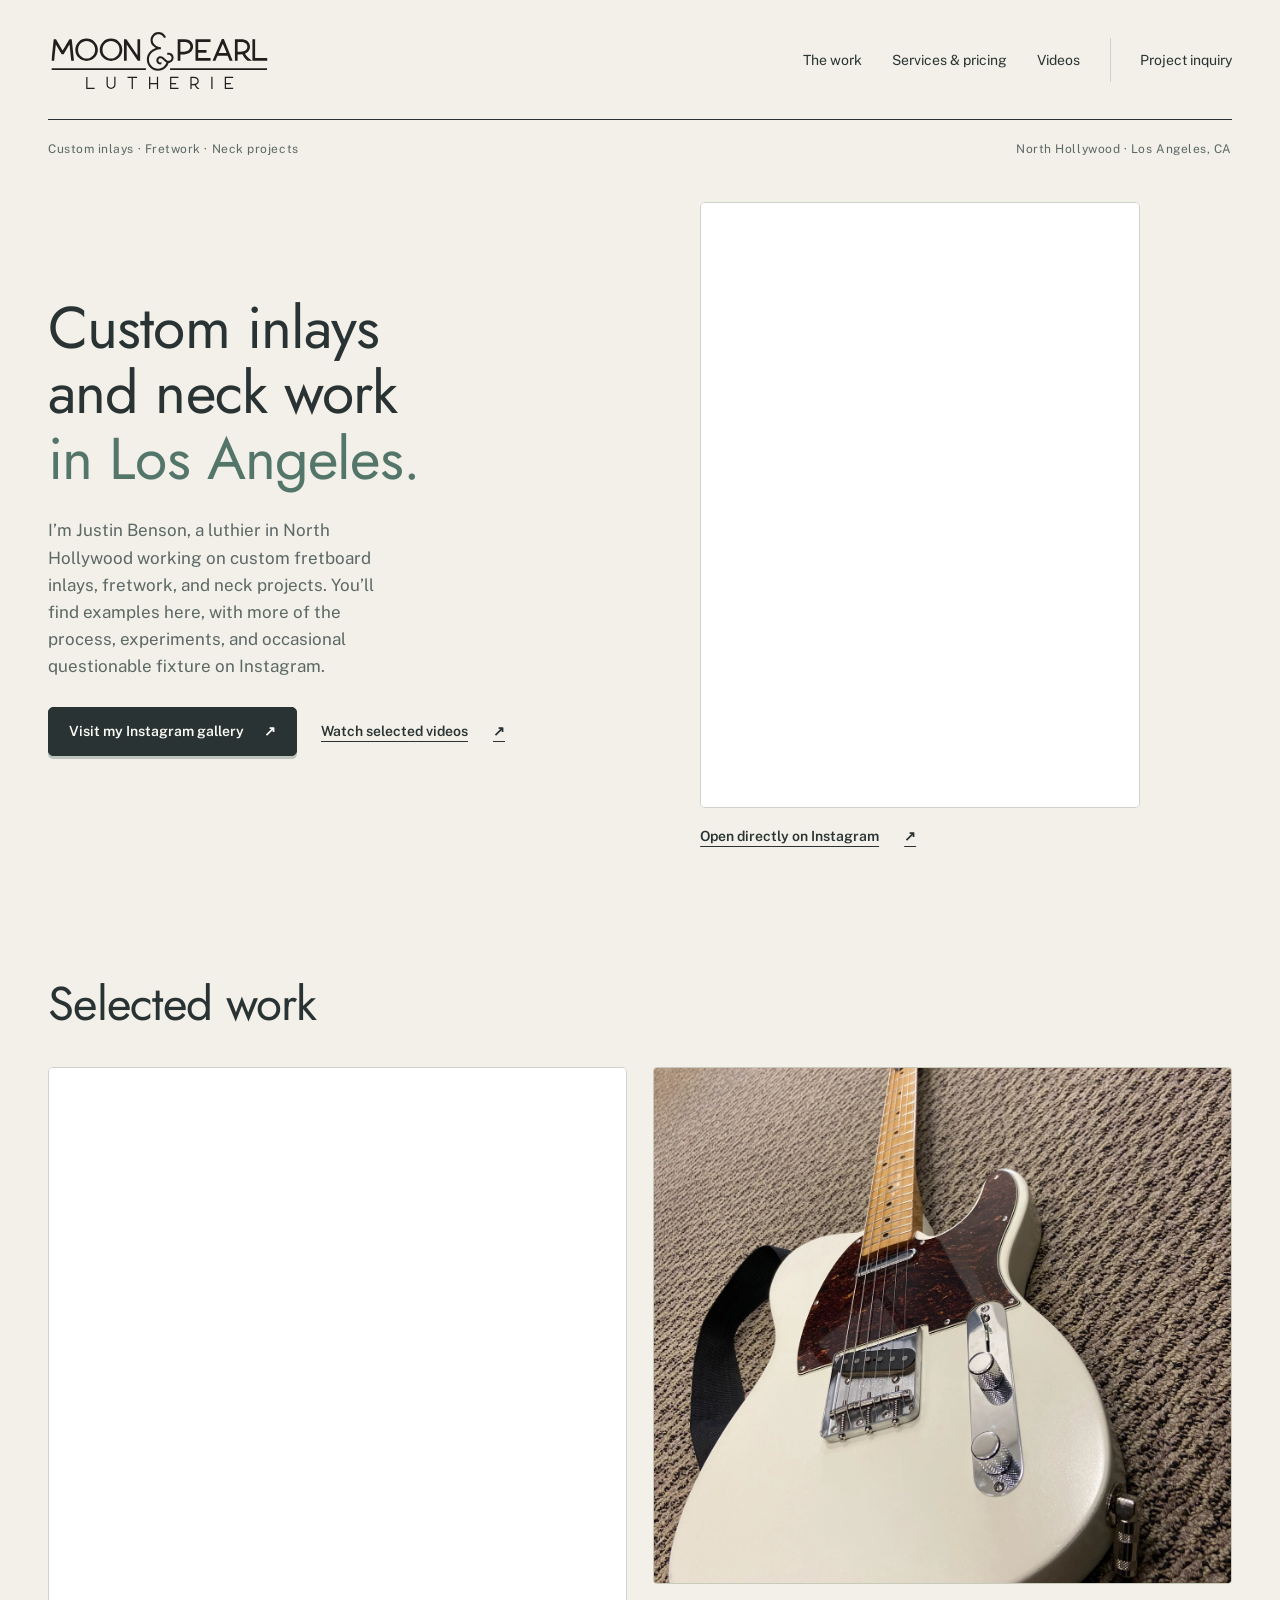
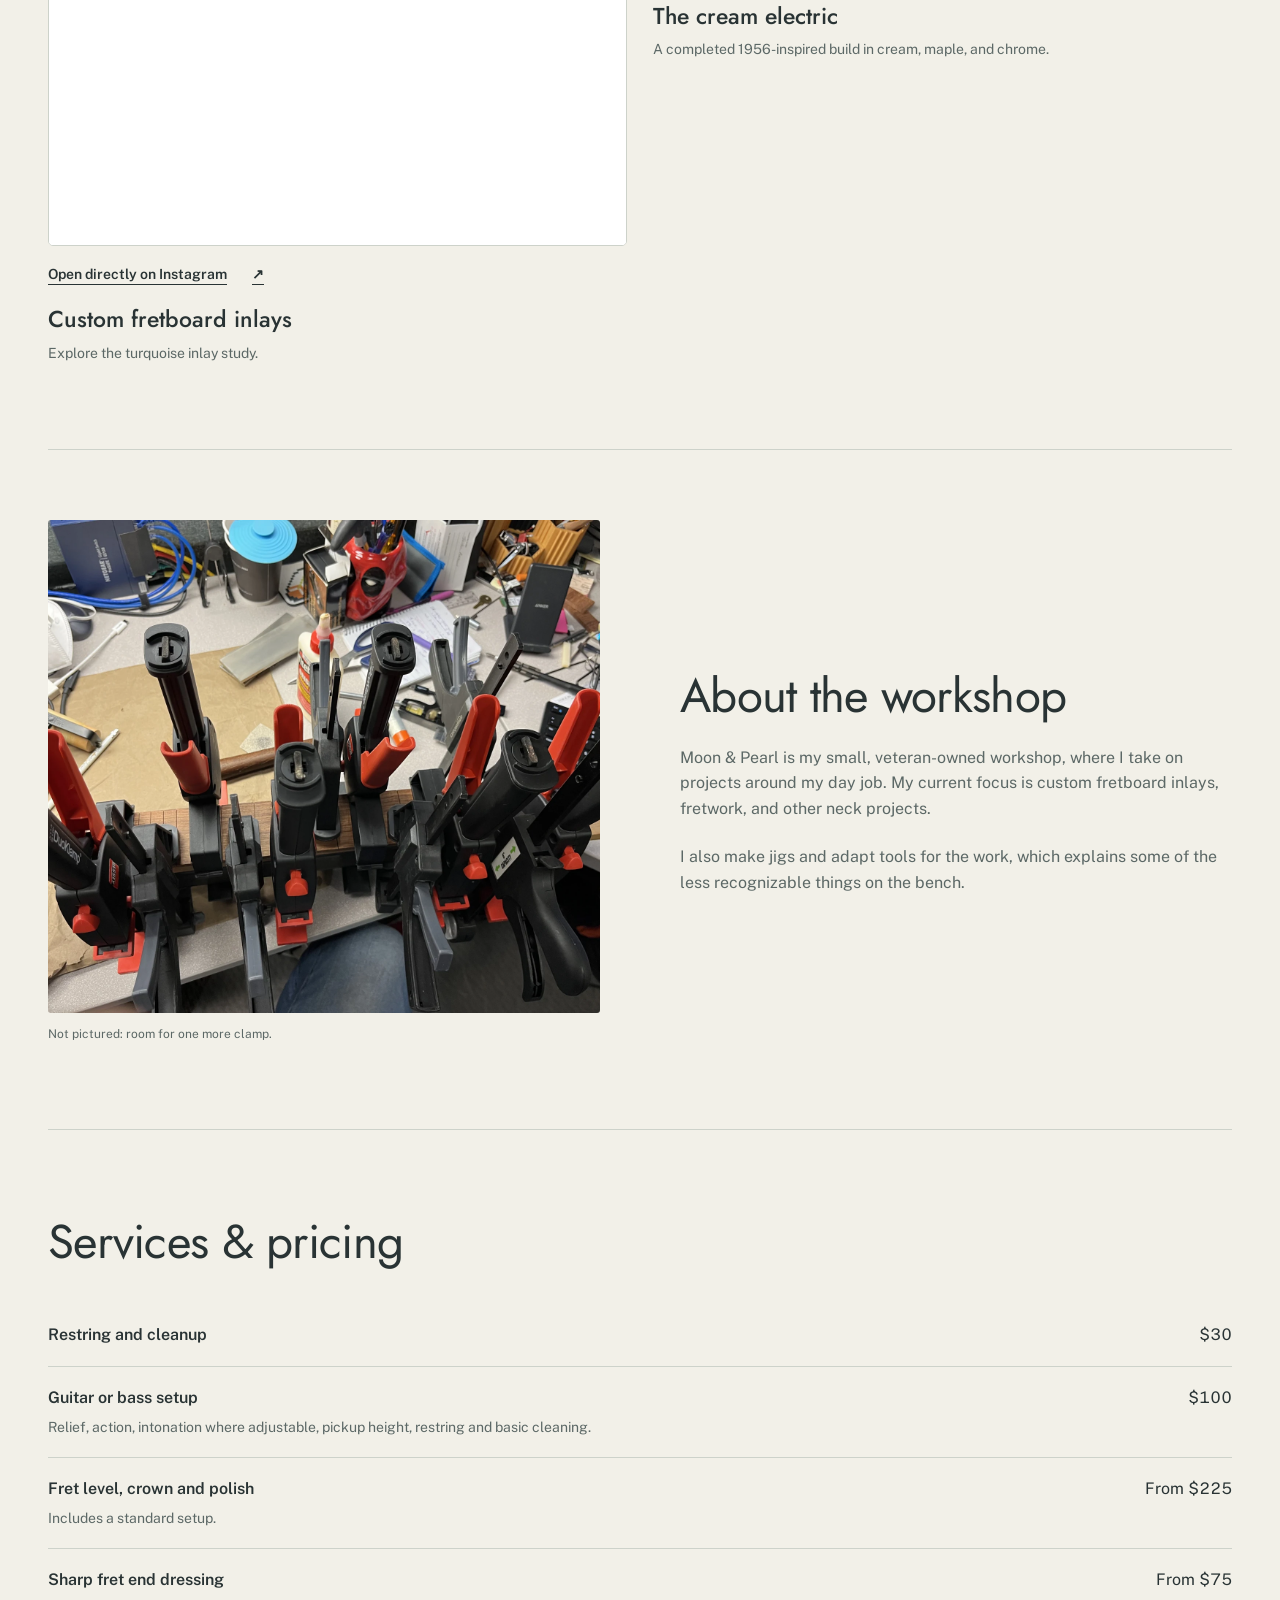
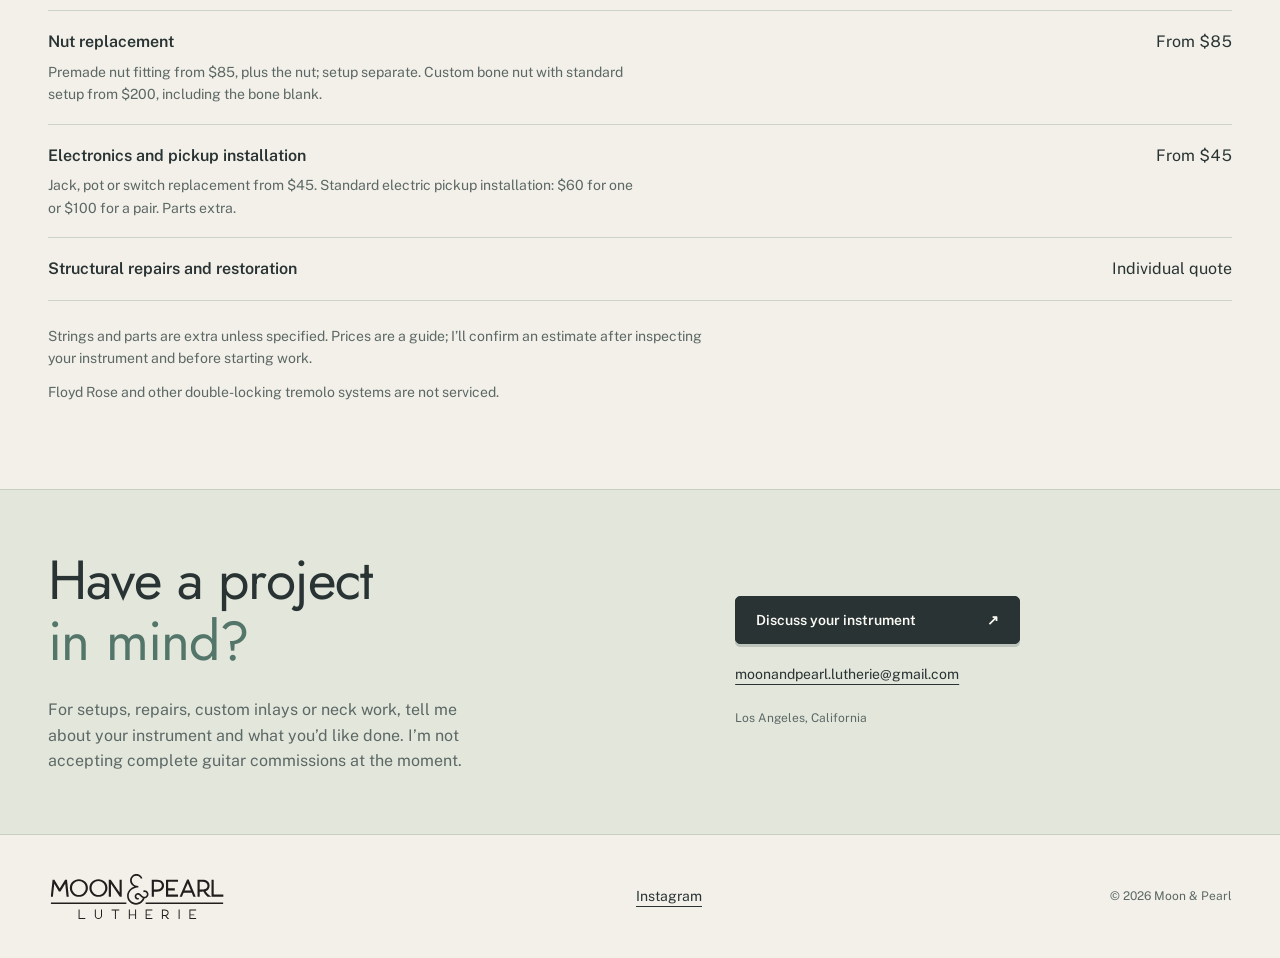
==== commit c6df23e3: "Crop Instagram social footers beneath reel previews" ====
--- a/index.html
+++ b/index.html
@@ -21,7 +21,7 @@
       <div class="hero-topline"><span>Custom inlays · Fretwork · Neck projects</span><span>North Hollywood · Los Angeles, CA</span></div>
       <div class="hero-grid">
         <div class="hero-copy"><h1 id="hero-title">Custom inlays<br>and neck work<br><span>in Los Angeles.</span></h1><p class="intro">I’m Justin Benson, a luthier in North Hollywood working on custom fretboard inlays, fretwork, and neck projects. You’ll find examples here, with more of the process, experiments, and occasional questionable fixture on Instagram.</p><div class="hero-actions"><a class="button primary" href="https://www.instagram.com/moonandpearl.lutherie/" target="_blank" rel="noopener noreferrer">Visit my Instagram gallery <span aria-hidden="true">↗</span></a><a class="text-link" href="gallery.html">Watch selected videos <span aria-hidden="true">↗</span></a></div></div>
-        <div class="reel-player hero-reel"><iframe class="instagram-frame" title="Moon &amp; Pearl: turquoise inlays against Granadillo on Instagram" src="https://www.instagram.com/reel/CqIoQUSIQ2r/embed/" loading="eager" allow="encrypted-media; fullscreen; picture-in-picture" allowfullscreen referrerpolicy="strict-origin-when-cross-origin"></iframe><a class="text-link reel-fallback" href="https://www.instagram.com/reel/CqIoQUSIQ2r/" target="_blank" rel="noopener noreferrer">Open directly on Instagram <span aria-hidden="true">↗</span></a></div>
+        <div class="reel-player hero-reel"><div class="reel-window"><iframe class="instagram-frame" title="Moon &amp; Pearl: turquoise inlays against Granadillo on Instagram" src="https://www.instagram.com/reel/CqIoQUSIQ2r/embed/" loading="eager" allow="encrypted-media; fullscreen; picture-in-picture" allowfullscreen referrerpolicy="strict-origin-when-cross-origin"></iframe></div><a class="text-link reel-fallback" href="https://www.instagram.com/reel/CqIoQUSIQ2r/" target="_blank" rel="noopener noreferrer">Open directly on Instagram <span aria-hidden="true">↗</span></a></div>
       </div>
     </section>
 
@@ -29,7 +29,7 @@
     <section id="instruments" class="section wrap" aria-labelledby="work-title">
       <div class="section-heading"><h2 id="work-title">Selected work</h2></div>
       <div class="work-grid">
-        <article class="work-card"><div class="reel-player"><iframe class="instagram-frame" title="Moon &amp; Pearl workshop reel on Instagram" src="https://www.instagram.com/reel/DAKC43jyuqj/embed/" loading="lazy" allow="encrypted-media; fullscreen; picture-in-picture" allowfullscreen referrerpolicy="strict-origin-when-cross-origin"></iframe><a class="text-link reel-fallback" href="https://www.instagram.com/reel/DAKC43jyuqj/" target="_blank" rel="noopener noreferrer">Open directly on Instagram <span aria-hidden="true">↗</span></a></div><a href="custom-inlays.html" class="work-link"><div class="work-heading"><h3>Custom fretboard inlays</h3></div><p>Explore the turquoise inlay study.</p></a></article>
+        <article class="work-card"><div class="reel-player"><div class="reel-window"><iframe class="instagram-frame" title="Moon &amp; Pearl workshop reel on Instagram" src="https://www.instagram.com/reel/DAKC43jyuqj/embed/" loading="lazy" allow="encrypted-media; fullscreen; picture-in-picture" allowfullscreen referrerpolicy="strict-origin-when-cross-origin"></iframe></div><a class="text-link reel-fallback" href="https://www.instagram.com/reel/DAKC43jyuqj/" target="_blank" rel="noopener noreferrer">Open directly on Instagram <span aria-hidden="true">↗</span></a></div><a href="custom-inlays.html" class="work-link"><div class="work-heading"><h3>Custom fretboard inlays</h3></div><p>Explore the turquoise inlay study.</p></a></article>
         <article class="work-card"><a href="cream-electric.html" class="work-link"><div class="work-image"><img src="assets/cream-electric.webp" alt="Cream electric guitar with maple neck and dark pickguard" loading="lazy" width="1350" height="1800"></div><div class="work-heading"><h3>The cream electric</h3></div><p>A completed 1956-inspired build in cream, maple, and chrome.</p></a></article>
       </div>
     </section>
--- a/styles.css
+++ b/styles.css
@@ -26,3 +26,8 @@
 .services-section{border-top:1px solid var(--line)}.service-prices{margin:0}.service-prices>div{display:grid;grid-template-columns:minmax(0,1fr) auto;gap:24px;padding:18px 0;border-bottom:1px solid var(--line)}.service-prices dt{font-weight:600}.service-prices dt span{display:block;max-width:65ch;margin-top:6px;font-size:14px;font-weight:400;color:var(--muted)}.service-prices dd{margin:0;text-align:right;white-space:nowrap;font-variant-numeric:tabular-nums}.pricing-notes{margin-top:24px;color:var(--muted);font-size:14px}.pricing-notes p{max-width:75ch}.pricing-notes p+p{margin-top:12px}@media(max-width:520px){.service-prices>div{gap:12px}.service-prices dd{font-size:14px}.service-prices dt span{font-size:14px}}@media(max-width:360px){.service-prices>div{grid-template-columns:1fr;gap:6px}.service-prices dd{text-align:left}}
 
 .hero-reel{width:100%;max-width:440px;justify-self:center}.hero-reel .instagram-frame{height:760px}@media(max-width:760px){.hero-reel .instagram-frame{height:710px}}
+
+/* Keep Instagram's header and 4:5 reel preview visible, cropping its social footer.
+   The full-height iframe preserves the embed layout inside a responsive window. */
+.reel-window{position:relative;width:100%;height:0;padding-top:calc(125% + 54px);overflow:hidden;overflow:clip;border:1px solid var(--line);border-radius:5px;background:white}
+.reel-window .instagram-frame{position:absolute;inset:0;width:100%;height:calc(100% + 220px);border:0;border-radius:0}
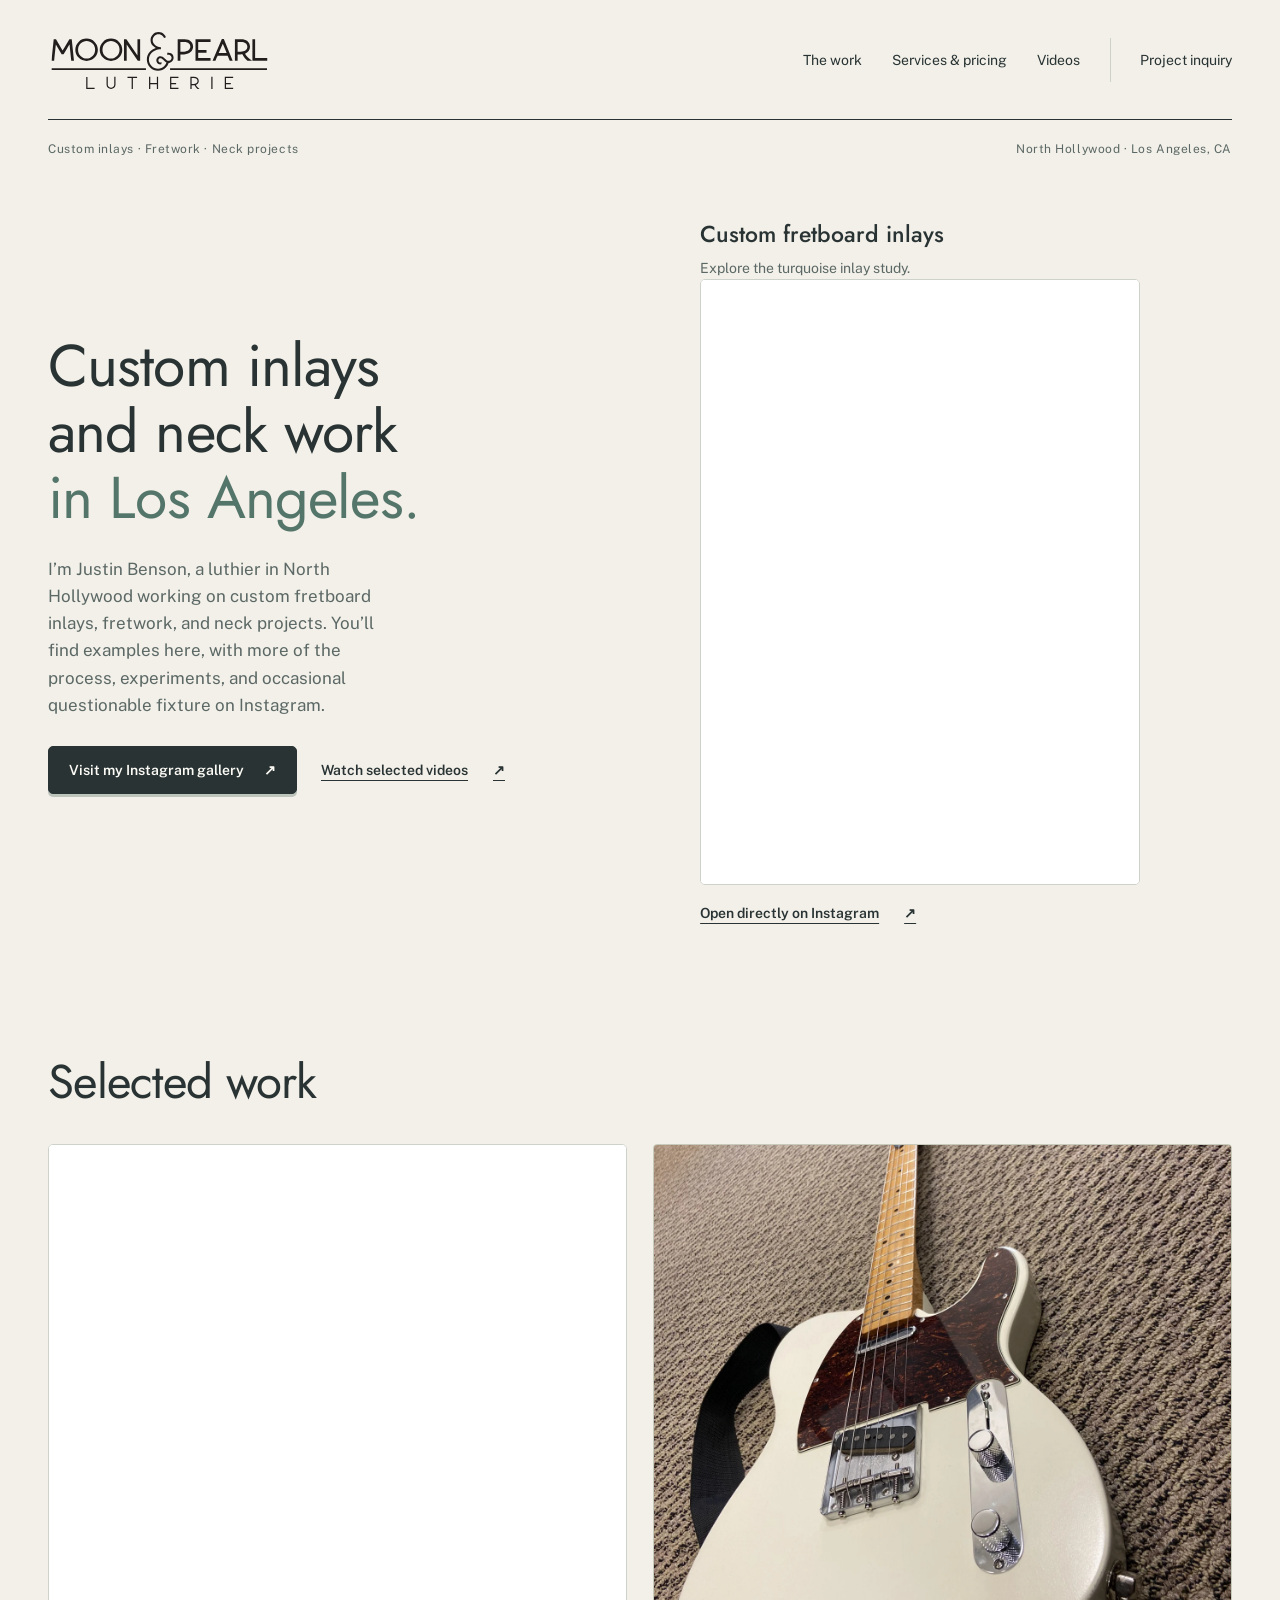
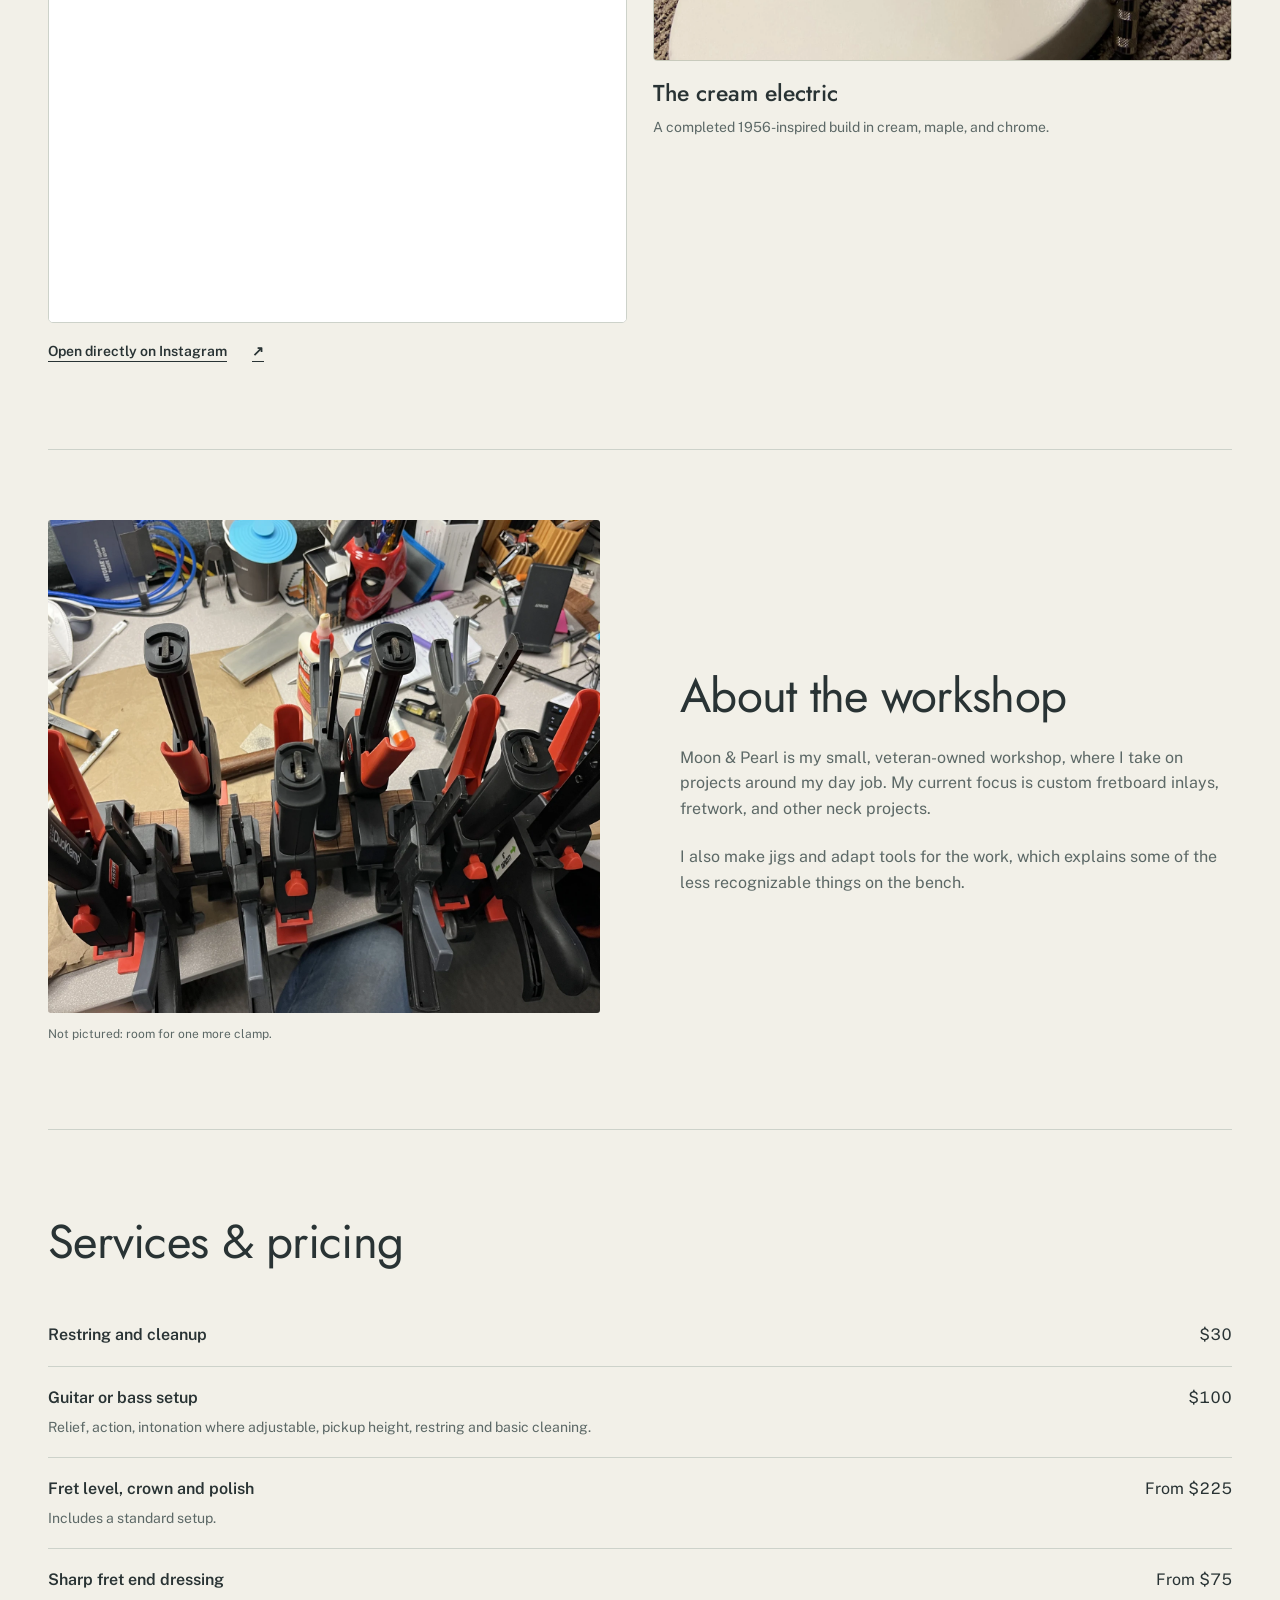
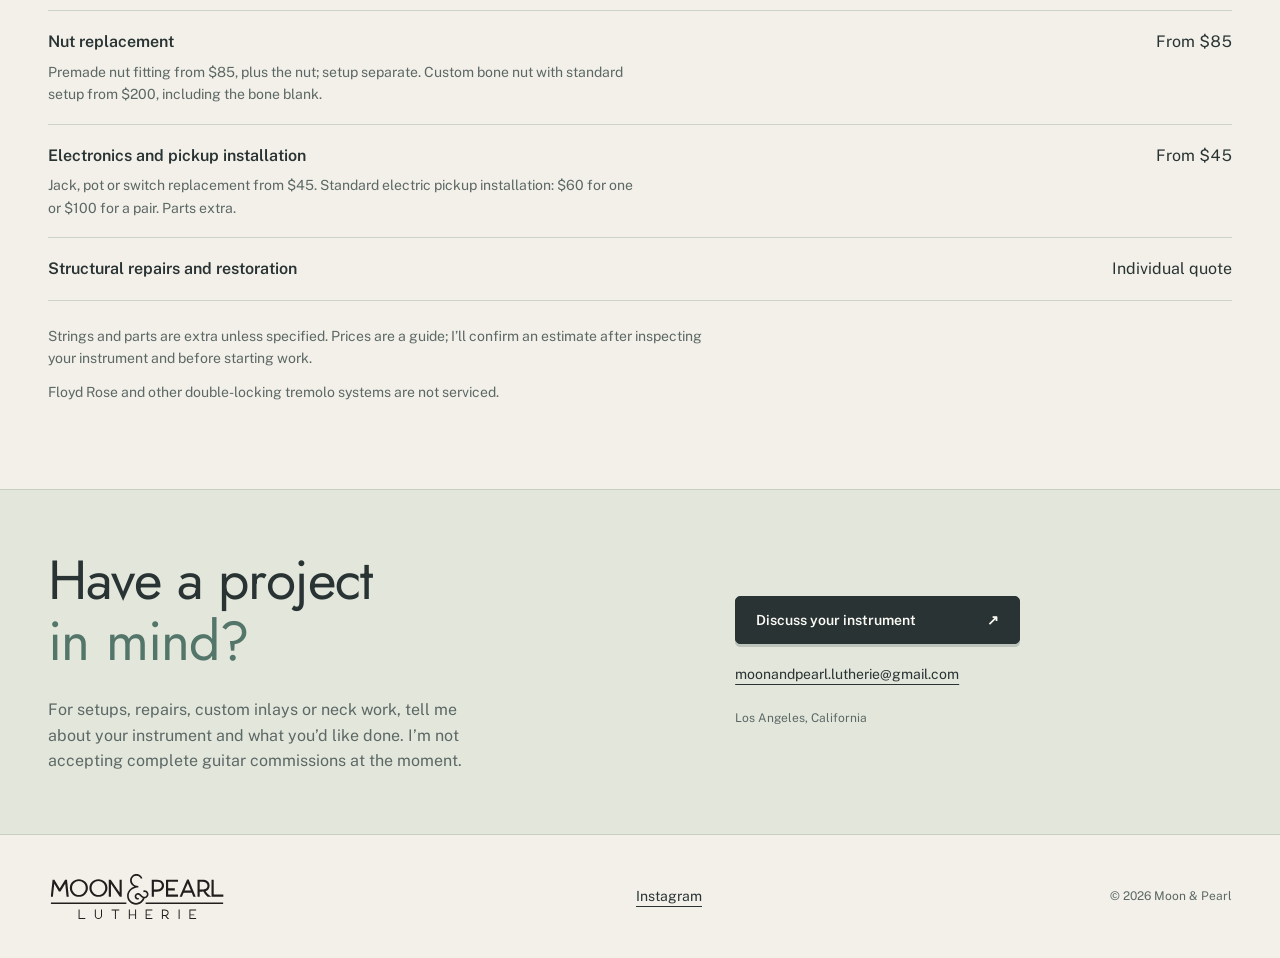
==== commit 83c29a51: "Move turquoise inlay study link above its Granadillo reel" ====
--- a/index.html
+++ b/index.html
@@ -21,7 +21,7 @@
       <div class="hero-topline"><span>Custom inlays · Fretwork · Neck projects</span><span>North Hollywood · Los Angeles, CA</span></div>
       <div class="hero-grid">
         <div class="hero-copy"><h1 id="hero-title">Custom inlays<br>and neck work<br><span>in Los Angeles.</span></h1><p class="intro">I’m Justin Benson, a luthier in North Hollywood working on custom fretboard inlays, fretwork, and neck projects. You’ll find examples here, with more of the process, experiments, and occasional questionable fixture on Instagram.</p><div class="hero-actions"><a class="button primary" href="https://www.instagram.com/moonandpearl.lutherie/" target="_blank" rel="noopener noreferrer">Visit my Instagram gallery <span aria-hidden="true">↗</span></a><a class="text-link" href="gallery.html">Watch selected videos <span aria-hidden="true">↗</span></a></div></div>
-        <div class="reel-player hero-reel"><div class="reel-window"><iframe class="instagram-frame" title="Moon &amp; Pearl: turquoise inlays against Granadillo on Instagram" src="https://www.instagram.com/reel/CqIoQUSIQ2r/embed/" loading="eager" allow="encrypted-media; fullscreen; picture-in-picture" allowfullscreen referrerpolicy="strict-origin-when-cross-origin"></iframe></div><a class="text-link reel-fallback" href="https://www.instagram.com/reel/CqIoQUSIQ2r/" target="_blank" rel="noopener noreferrer">Open directly on Instagram <span aria-hidden="true">↗</span></a></div>
+        <div class="reel-player hero-reel"><div class="work-card"><a href="custom-inlays.html" class="work-link"><div class="work-heading"><h3>Custom fretboard inlays</h3></div><p>Explore the turquoise inlay study.</p></a></div><div class="reel-window"><iframe class="instagram-frame" title="Moon &amp; Pearl: turquoise inlays against Granadillo on Instagram" src="https://www.instagram.com/reel/CqIoQUSIQ2r/embed/" loading="eager" allow="encrypted-media; fullscreen; picture-in-picture" allowfullscreen referrerpolicy="strict-origin-when-cross-origin"></iframe></div><a class="text-link reel-fallback" href="https://www.instagram.com/reel/CqIoQUSIQ2r/" target="_blank" rel="noopener noreferrer">Open directly on Instagram <span aria-hidden="true">↗</span></a></div>
       </div>
     </section>
 
@@ -29,7 +29,7 @@
     <section id="instruments" class="section wrap" aria-labelledby="work-title">
       <div class="section-heading"><h2 id="work-title">Selected work</h2></div>
       <div class="work-grid">
-        <article class="work-card"><div class="reel-player"><div class="reel-window"><iframe class="instagram-frame" title="Moon &amp; Pearl workshop reel on Instagram" src="https://www.instagram.com/reel/DAKC43jyuqj/embed/" loading="lazy" allow="encrypted-media; fullscreen; picture-in-picture" allowfullscreen referrerpolicy="strict-origin-when-cross-origin"></iframe></div><a class="text-link reel-fallback" href="https://www.instagram.com/reel/DAKC43jyuqj/" target="_blank" rel="noopener noreferrer">Open directly on Instagram <span aria-hidden="true">↗</span></a></div><a href="custom-inlays.html" class="work-link"><div class="work-heading"><h3>Custom fretboard inlays</h3></div><p>Explore the turquoise inlay study.</p></a></article>
+        <article class="work-card"><div class="reel-player"><div class="reel-window"><iframe class="instagram-frame" title="Moon &amp; Pearl workshop reel on Instagram" src="https://www.instagram.com/reel/DAKC43jyuqj/embed/" loading="lazy" allow="encrypted-media; fullscreen; picture-in-picture" allowfullscreen referrerpolicy="strict-origin-when-cross-origin"></iframe></div><a class="text-link reel-fallback" href="https://www.instagram.com/reel/DAKC43jyuqj/" target="_blank" rel="noopener noreferrer">Open directly on Instagram <span aria-hidden="true">↗</span></a></div></article>
         <article class="work-card"><a href="cream-electric.html" class="work-link"><div class="work-image"><img src="assets/cream-electric.webp" alt="Cream electric guitar with maple neck and dark pickguard" loading="lazy" width="1350" height="1800"></div><div class="work-heading"><h3>The cream electric</h3></div><p>A completed 1956-inspired build in cream, maple, and chrome.</p></a></article>
       </div>
     </section>
